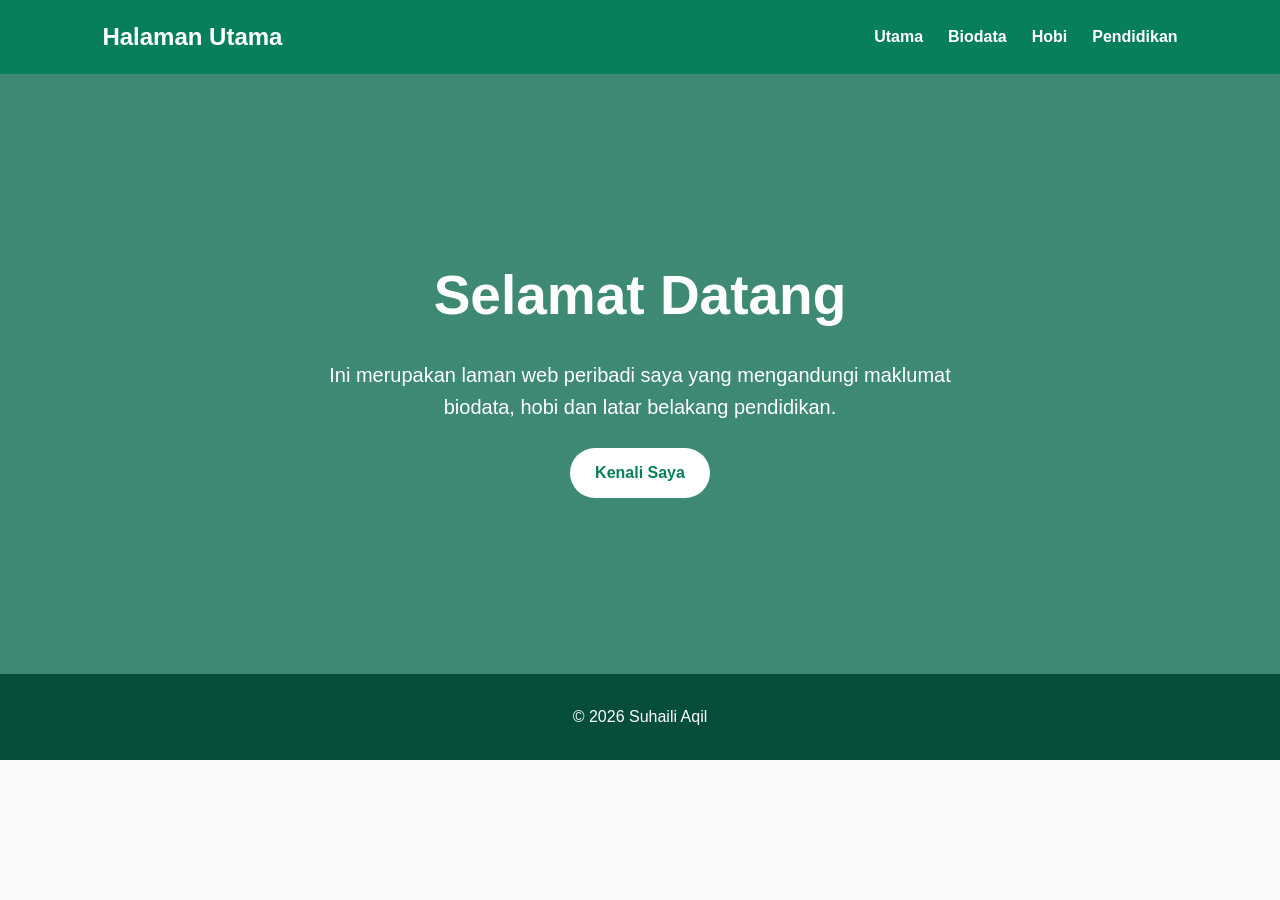
==== index.html @ eace2c2e "Update index.html" ====
<!DOCTYPE html>
<html lang="ms">
<head>
    <meta charset="UTF-8">
    <meta name="viewport" content="width=device-width, initial-scale=1.0">
    <title>Laman Utama</title>
    <link rel="stylesheet" href="style.css">
</head>

<body>

<nav class="navbar">
    <div class="logo">
        Halaman Utama
    </div>

    <ul class="nav-links">
        <li><a href="index.html">Utama</a></li>
        <li><a href="Biodata.html">Biodata</a></li>
        <li><a href="Hobi.html">Hobi</a></li>
        <li><a href="Pendidikan.html">Pendidikan</a></li>
    </ul>
</nav>

<section class="hero">
    <div class="hero-content">

        <h1>Selamat Datang</h1>

        <p>
            Ini merupakan laman web peribadi saya yang
            mengandungi maklumat biodata, hobi dan
            latar belakang pendidikan.
        </p>

        <a href="biodata.html" class="button">
            Kenali Saya
        </a>

    </div>
</section>

<footer>
    <p>© 2026 Suhaili Aqil</p>
</footer>

</body>
</html>
---- style.css ----
/* ================================
   GENERAL SETTINGS
================================ */

*{
    margin:0;
    padding:0;
    box-sizing:border-box;
}

body{
    font-family:Arial, sans-serif;
    line-height:1.6;
    color:#333;
    background:#f8f9fa;
}

/* ================================
   NAVIGATION BAR
================================ */

.navbar{
    background:#087f5b;
    display:flex;
    justify-content:space-between;
    align-items:center;
    padding:18px 8%;
    position:sticky;
    top:0;
    z-index:1000;
}

.logo{
    color:white;
    font-size:24px;
    font-weight:bold;
}

.nav-links{
    list-style:none;
    display:flex;
    gap:25px;
}

.nav-links a{
    text-decoration:none;
    color:white;
    font-weight:bold;
    transition:0.3s;
}

.nav-links a:hover{
    color:#b2f2bb;
}

/* ================================
   HERO SECTION
================================ */

.hero{
    min-height:600px;

    background:
    linear-gradient(
    rgba(0,100,70,0.75),
    rgba(0,100,70,0.75)
    ),
    url("images/background.jpg");

    background-size:cover;
    background-position:center;

    display:flex;
    align-items:center;
    justify-content:center;
    text-align:center;

    color:white;
}

.hero-content{
    max-width:700px;
    padding:30px;
}

.hero h1{
    font-size:55px;
    margin-bottom:20px;
}

.hero p{
    font-size:20px;
    margin-bottom:25px;
}

.button{
    display:inline-block;
    text-decoration:none;
    background:white;
    color:#087f5b;
    padding:12px 25px;
    border-radius:30px;
    font-weight:bold;
    transition:0.3s;
}

.button:hover{
    background:#b2f2bb;
}

/* ================================
   SECTION
================================ */

.section{
    padding:80px 8%;
    text-align:center;
}

.section h2{
    color:#087f5b;
    font-size:35px;
    margin-bottom:30px;
}

/* ================================
   PROFILE CARD
================================ */

.profile-card{
    max-width:500px;
    margin:auto;
    background:white;
    padding:35px;
    border-radius:15px;

    box-shadow:
    0 5px 20px
    rgba(0,0,0,0.1);
}

.profile-card img{
    width:150px;
    height:150px;
    object-fit:cover;
    border-radius:50%;
    border:5px solid #087f5b;
    margin-bottom:20px;
}

.profile-card h3{
    color:#087f5b;
    margin-bottom:15px;
}

.profile-card p{
    margin:10px 0;
}

/* ================================
   HOBI CARD
================================ */

.card-container{
    display:flex;
    justify-content:center;
    gap:25px;
    flex-wrap:wrap;
}

.health-card{
    background:white;
    width:260px;
    padding:30px;
    border-radius:15px;

    box-shadow:
    0 5px 20px
    rgba(0,0,0,0.08);

    transition:0.3s;
}

.health-card:hover{
    transform:translateY(-8px);
}

.health-card .icon{
    font-size:45px;
    margin-bottom:15px;
}

.health-card h3{
    color:#087f5b;
    margin-bottom:15px;
}

/* ================================
   PENDIDIKAN SECTION
================================ */

.prevention-container{
    display:grid;
    grid-template-columns:
    repeat(auto-fit,minmax(250px,1fr));

    gap:25px;
    max-width:1000px;
    margin:auto;
}

.prevention-box{
    background:white;
    padding:30px;
    border-left:5px solid #087f5b;
    border-radius:10px;
    text-align:left;

    box-shadow:
    0 5px 20px
    rgba(0,0,0,0.08);
}

.prevention-box h3{
    color:#087f5b;
    margin-bottom:10px;
}

/* ================================
   FOOTER
================================ */

footer{
    background:#064d3b;
    color:white;
    text-align:center;
    padding:25px;
}

footer p{
    margin:5px;
}

/* ================================
   MOBILE
================================ */

@media(max-width:768px){

    .navbar{
        flex-direction:column;
        gap:15px;
    }

    .nav-links{
        flex-wrap:wrap;
        justify-content:center;
    }

    .hero h1{
        font-size:38px;
    }

    .hero p{
        font-size:17px;
    }

    .profile-card{
        width:100%;
    }

}
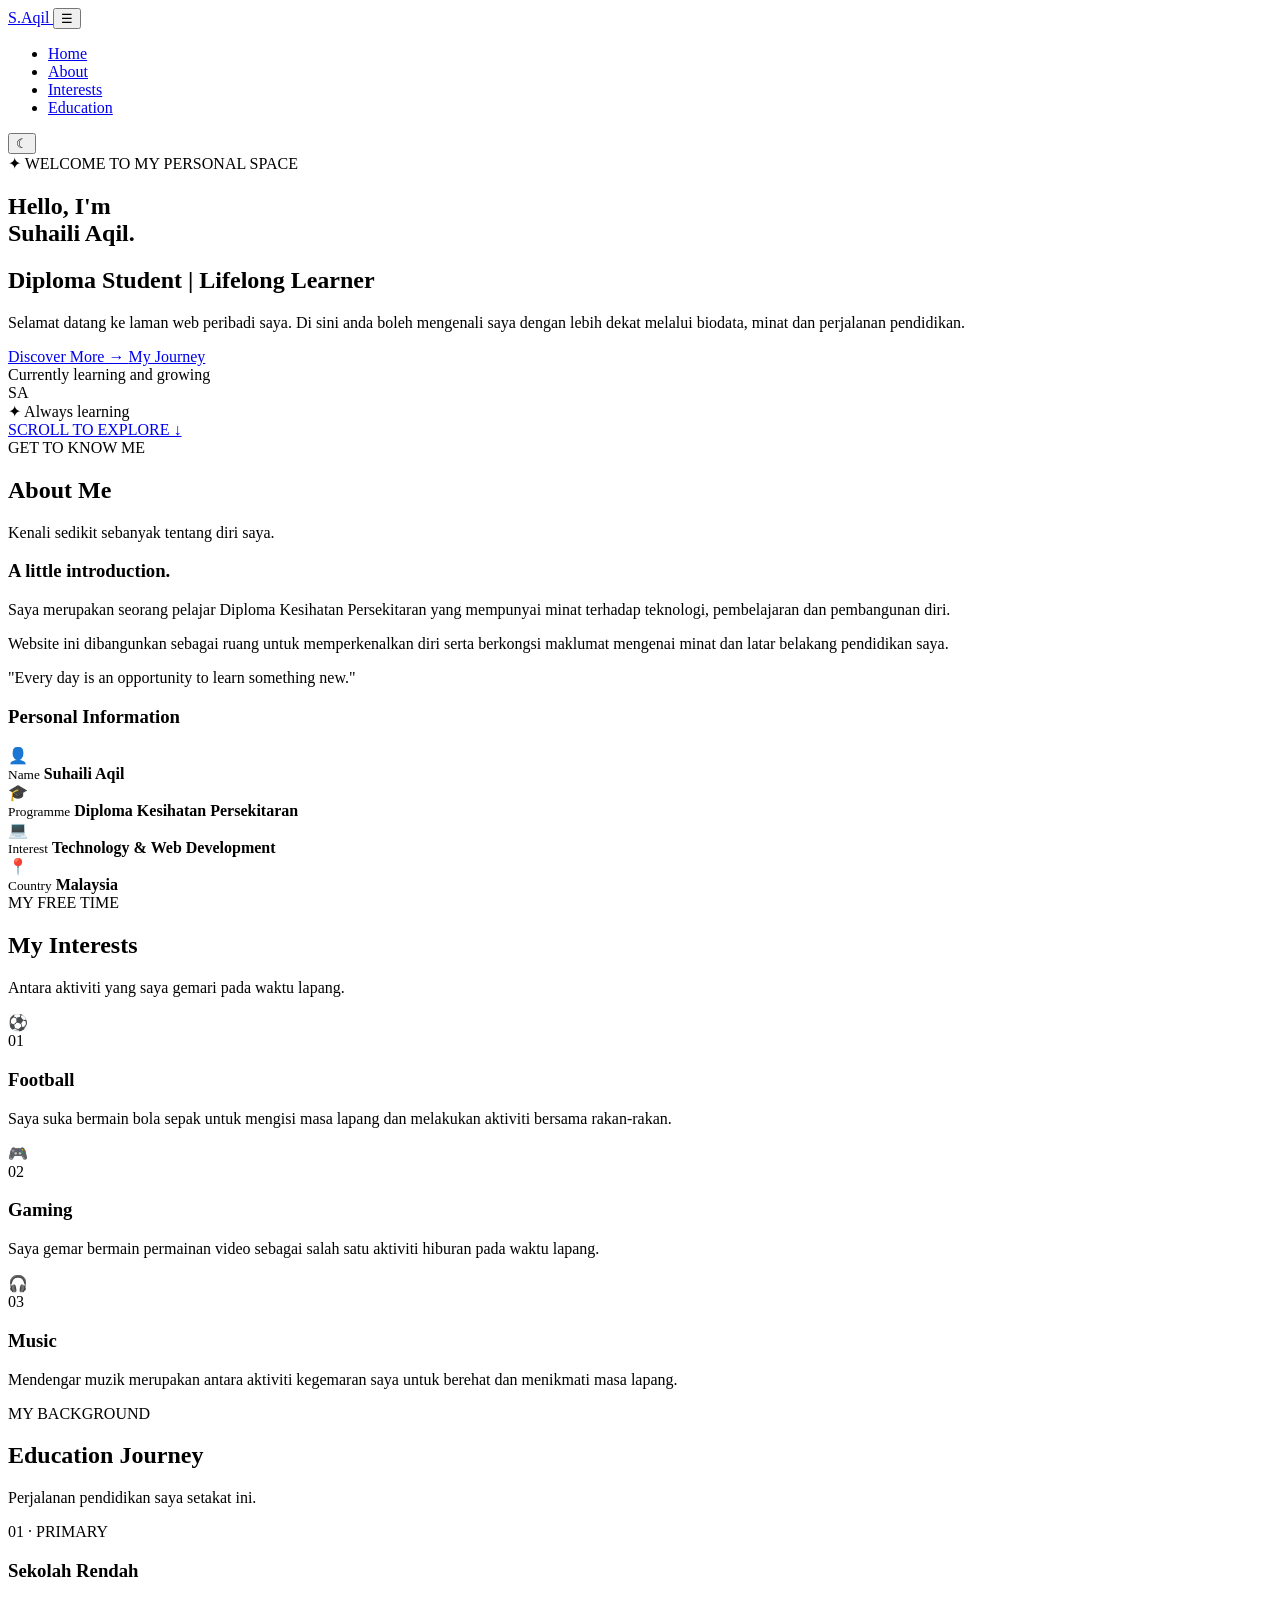
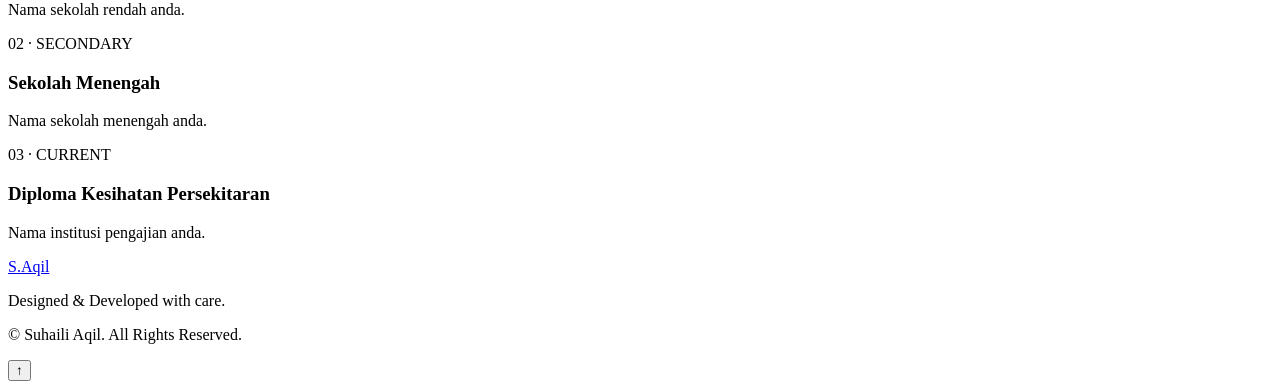
==== commit 9b060eaf: "Add personal portfolio webpage This commit adds a new personal portfolio webpage with sections for n" ====
--- a/index.html
+++ b/index.html
@@ -1,48 +1,338 @@
-<!DOCTYPE html>
-<html lang="ms">
-<head>
-    <meta charset="UTF-8">
-    <meta name="viewport" content="width=device-width, initial-scale=1.0">
-    <title>Laman Utama</title>
-    <link rel="stylesheet" href="style.css">
-</head>
-
-<body>
-
-<nav class="navbar">
-    <div class="logo">
-        Halaman Utama
-    </div>
-
-    <ul class="nav-links">
-        <li><a href="index.html">Utama</a></li>
-        <li><a href="Biodata.html">Biodata</a></li>
-        <li><a href="Hobi.html">Hobi</a></li>
-        <li><a href="Pendidikan.html">Pendidikan</a></li>
-    </ul>
-</nav>
-
-<section class="hero">
-    <div class="hero-content">
-
-        <h1>Selamat Datang</h1>
-
-        <p>
-            Ini merupakan laman web peribadi saya yang
-            mengandungi maklumat biodata, hobi dan
-            latar belakang pendidikan.
-        </p>
-
-        <a href="biodata.html" class="button">
-            Kenali Saya
-        </a>
-
-    </div>
-</section>
-
-<footer>
-    <p>© 2026 Suhaili Aqil</p>
-</footer>
-
-</body>
-</html>
+
+<!DOCTYPE html>
+<html lang="ms">
+<head>
+    <meta charset="UTF-8">
+    <meta name="viewport" content="width=device-width, initial-scale=1.0">
+
+    <title>Suhaili Aqil | Personal Portfolio</title>
+
+    <link rel="stylesheet" href="style.css">
+
+    <!-- Google Fonts -->
+    <link rel="preconnect" href="https://fonts.googleapis.com">
+    <link rel="preconnect" href="https://fonts.gstatic.com" crossorigin>
+    <link href="https://fonts.googleapis.com/css2?family=DM+Sans:wght@400;500;600;700;800&family=Outfit:wght@400;500;600;700;800&display=swap" rel="stylesheet">
+</head>
+
+<body>
+
+<!-- NAVIGATION -->
+<header class="header">
+    <nav class="navbar container">
+
+        <a href="#home" class="logo">
+            S<span>.</span>Aqil
+        </a>
+
+        <button class="menu-toggle" id="menuToggle"
+                aria-label="Buka menu" aria-expanded="false">
+            ☰
+        </button>
+
+        <ul class="nav-links" id="navLinks">
+            <li><a href="#home" class="nav-link active">Home</a></li>
+            <li><a href="#about" class="nav-link">About</a></li>
+            <li><a href="#hobbies" class="nav-link">Interests</a></li>
+            <li><a href="#education" class="nav-link">Education</a></li>
+        </ul>
+
+        <button class="theme-toggle" id="themeToggle"
+                aria-label="Tukar tema">
+            ☾
+        </button>
+
+    </nav>
+</header>
+
+
+<!-- HERO SECTION -->
+<section class="hero" id="home">
+
+    <div class="hero-content container">
+
+        <div class="hero-text reveal">
+
+            <span class="eyebrow">
+                ✦ WELCOME TO MY PERSONAL SPACE
+            </span>
+
+            <h1>
+                Hello, I'm <br>
+                <span>Suhaili Aqil.</span>
+            </h1>
+
+            <h2>Diploma Student | Lifelong Learner</h2>
+
+            <p>
+                Selamat datang ke laman web peribadi saya.
+                Di sini anda boleh mengenali saya dengan lebih
+                dekat melalui biodata, minat dan perjalanan pendidikan.
+            </p>
+
+            <div class="hero-buttons">
+                <a href="#about" class="btn primary-btn">
+                    Discover More →
+                </a>
+
+                <a href="#education" class="btn secondary-btn">
+                    My Journey
+                </a>
+            </div>
+
+            <div class="hero-note">
+                <span class="status-dot"></span>
+                Currently learning and growing
+            </div>
+
+        </div>
+
+        <div class="hero-visual reveal">
+
+            <div class="decoration decoration-one"></div>
+            <div class="decoration decoration-two"></div>
+
+            <div class="profile-frame">
+
+                <img src="images/profile.jpg"
+                     alt="Gambar profil Suhaili Aqil"
+                     class="profile-image"
+                     onerror="this.style.display='none'; this.nextElementSibling.style.display='flex';">
+
+                <div class="profile-placeholder">
+                    SA
+                </div>
+
+            </div>
+
+            <div class="floating-card">
+                <span>✦</span>
+                Always learning
+            </div>
+
+        </div>
+
+    </div>
+
+    <a href="#about" class="scroll-indicator">
+        SCROLL TO EXPLORE ↓
+    </a>
+
+</section>
+
+
+<!-- ABOUT SECTION -->
+<section class="section about-section" id="about">
+
+    <div class="container">
+
+        <div class="section-heading reveal">
+            <span class="eyebrow">GET TO KNOW ME</span>
+            <h2>About <span>Me</span></h2>
+            <p>Kenali sedikit sebanyak tentang diri saya.</p>
+        </div>
+
+        <div class="about-grid">
+
+            <div class="about-description reveal">
+
+                <h3>A little introduction.</h3>
+
+                <p>
+                    Saya merupakan seorang pelajar Diploma
+                    Kesihatan Persekitaran yang mempunyai minat
+                    terhadap teknologi, pembelajaran dan
+                    pembangunan diri.
+                </p>
+
+                <p>
+                    Website ini dibangunkan sebagai ruang
+                    untuk memperkenalkan diri serta berkongsi
+                    maklumat mengenai minat dan latar belakang
+                    pendidikan saya.
+                </p>
+
+                <div class="about-quote">
+                    "Every day is an opportunity to learn something new."
+                </div>
+
+            </div>
+
+            <div class="info-card reveal">
+
+                <h3>Personal Information</h3>
+
+                <div class="info-item">
+                    <span>👤</span>
+                    <div>
+                        <small>Name</small>
+                        <strong>Suhaili Aqil</strong>
+                    </div>
+                </div>
+
+                <div class="info-item">
+                    <span>🎓</span>
+                    <div>
+                        <small>Programme</small>
+                        <strong>Diploma Kesihatan Persekitaran</strong>
+                    </div>
+                </div>
+
+                <div class="info-item">
+                    <span>💻</span>
+                    <div>
+                        <small>Interest</small>
+                        <strong>Technology & Web Development</strong>
+                    </div>
+                </div>
+
+                <div class="info-item">
+                    <span>📍</span>
+                    <div>
+                        <small>Country</small>
+                        <strong>Malaysia</strong>
+                    </div>
+                </div>
+
+            </div>
+
+        </div>
+
+    </div>
+
+</section>
+
+
+<!-- HOBBIES SECTION -->
+<section class="section hobbies-section" id="hobbies">
+
+    <div class="container">
+
+        <div class="section-heading reveal">
+            <span class="eyebrow">MY FREE TIME</span>
+            <h2>My <span>Interests</span></h2>
+            <p>Antara aktiviti yang saya gemari pada waktu lapang.</p>
+        </div>
+
+        <div class="hobby-grid">
+
+            <article class="hobby-card reveal">
+                <div class="hobby-icon">⚽</div>
+                <span class="card-number">01</span>
+                <h3>Football</h3>
+                <p>
+                    Saya suka bermain bola sepak untuk
+                    mengisi masa lapang dan melakukan
+                    aktiviti bersama rakan-rakan.
+                </p>
+            </article>
+
+            <article class="hobby-card reveal">
+                <div class="hobby-icon">🎮</div>
+                <span class="card-number">02</span>
+                <h3>Gaming</h3>
+                <p>
+                    Saya gemar bermain permainan video
+                    sebagai salah satu aktiviti hiburan
+                    pada waktu lapang.
+                </p>
+            </article>
+
+            <article class="hobby-card reveal">
+                <div class="hobby-icon">🎧</div>
+                <span class="card-number">03</span>
+                <h3>Music</h3>
+                <p>
+                    Mendengar muzik merupakan antara
+                    aktiviti kegemaran saya untuk
+                    berehat dan menikmati masa lapang.
+                </p>
+            </article>
+
+        </div>
+
+    </div>
+
+</section>
+
+
+<!-- EDUCATION SECTION -->
+<section class="section education-section" id="education">
+
+    <div class="container">
+
+        <div class="section-heading reveal">
+            <span class="eyebrow">MY BACKGROUND</span>
+            <h2>Education <span>Journey</span></h2>
+            <p>Perjalanan pendidikan saya setakat ini.</p>
+        </div>
+
+        <div class="timeline">
+
+            <div class="timeline-item reveal">
+                <div class="timeline-dot"></div>
+                <div class="timeline-content">
+                    <span class="timeline-label">01 · PRIMARY</span>
+                    <h3>Sekolah Rendah</h3>
+                    <p>Nama sekolah rendah anda.</p>
+                </div>
+            </div>
+
+            <div class="timeline-item reveal">
+                <div class="timeline-dot"></div>
+                <div class="timeline-content">
+                    <span class="timeline-label">02 · SECONDARY</span>
+                    <h3>Sekolah Menengah</h3>
+                    <p>Nama sekolah menengah anda.</p>
+                </div>
+            </div>
+
+            <div class="timeline-item reveal">
+                <div class="timeline-dot"></div>
+                <div class="timeline-content">
+                    <span class="timeline-label">03 · CURRENT</span>
+                    <h3>Diploma Kesihatan Persekitaran</h3>
+                    <p>Nama institusi pengajian anda.</p>
+                </div>
+            </div>
+
+        </div>
+
+    </div>
+
+</section>
+
+
+<!-- FOOTER -->
+<footer class="footer">
+
+    <div class="container footer-content">
+
+        <a href="#home" class="logo">
+            S<span>.</span>Aqil
+        </a>
+
+        <p>
+            Designed & Developed with care.
+        </p>
+
+        <p class="copyright">
+            © <span id="year"></span> Suhaili Aqil.
+            All Rights Reserved.
+        </p>
+
+    </div>
+
+</footer>
+
+
+<!-- BACK TO TOP -->
+<button id="backToTop" class="back-to-top"
+        aria-label="Kembali ke atas">
+    ↑
+</button>
+
+<script src="script.js"></script>
+
+</body>
+</html>
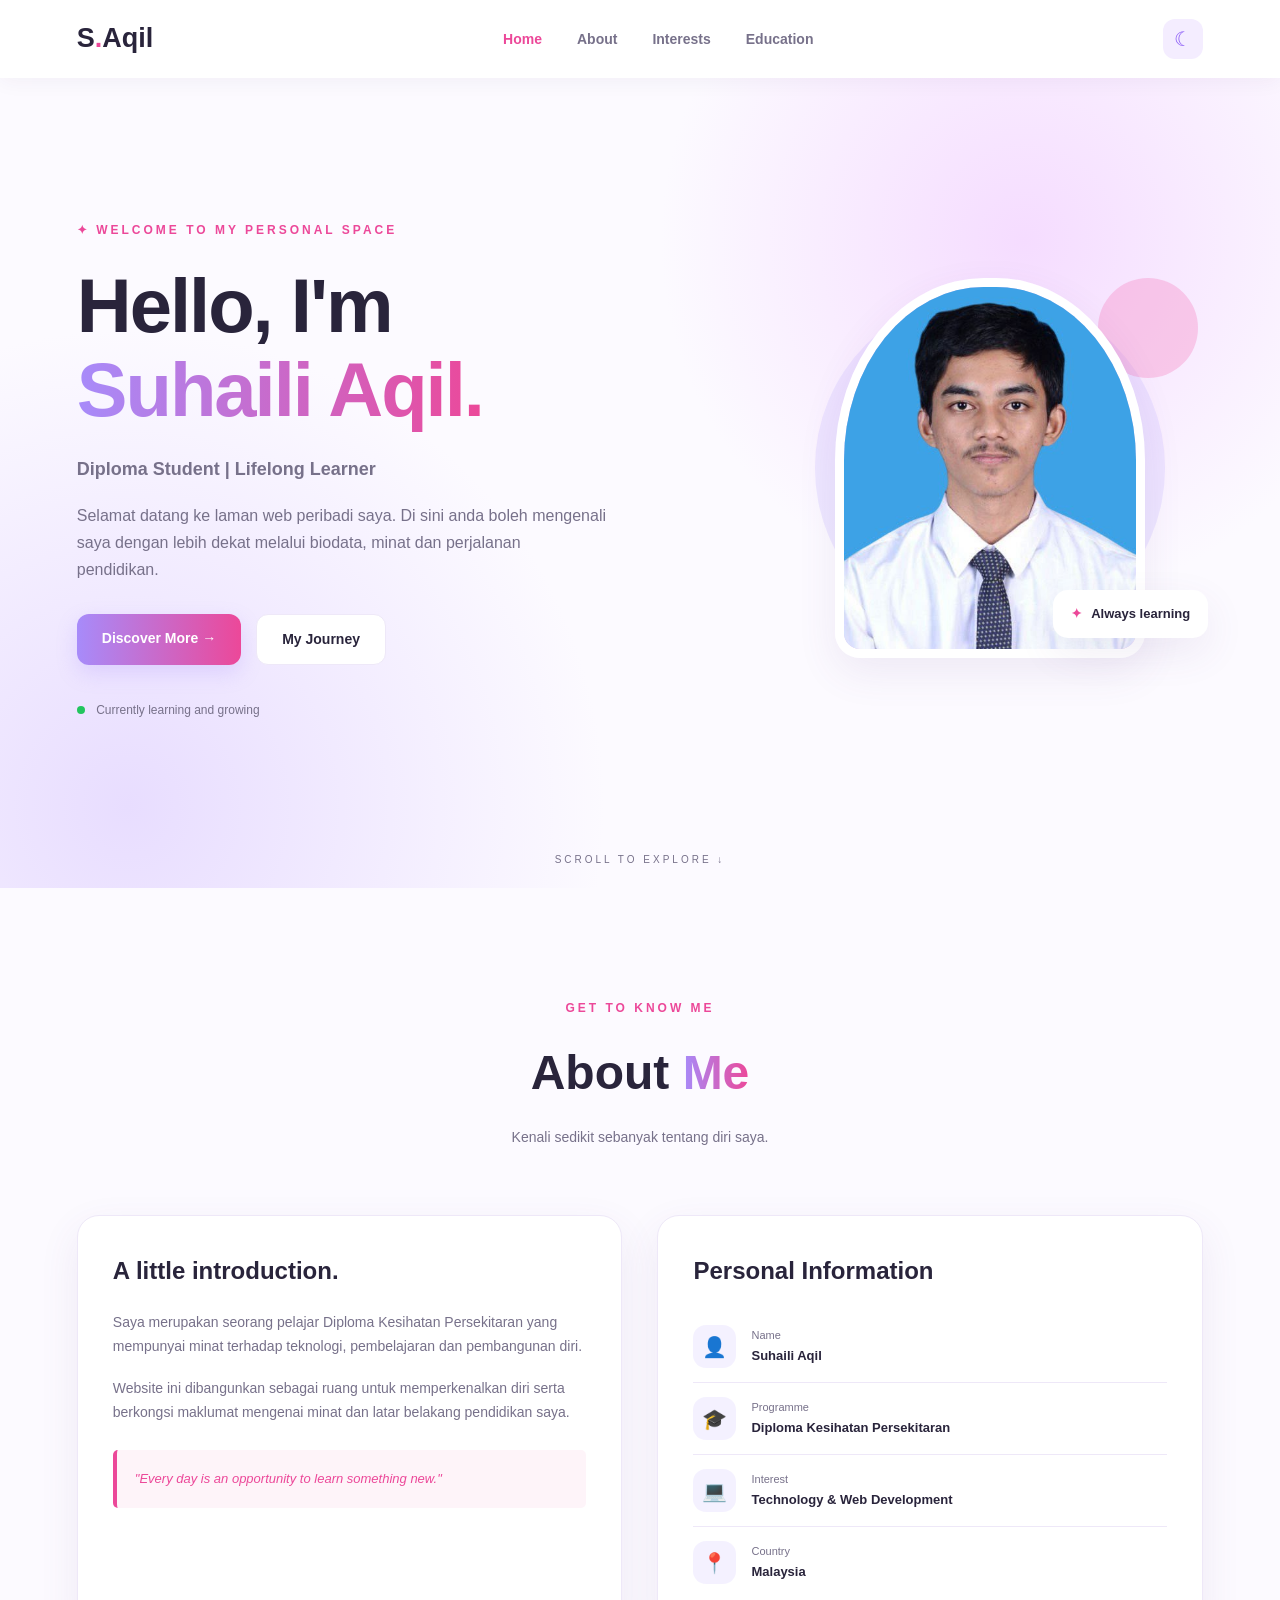
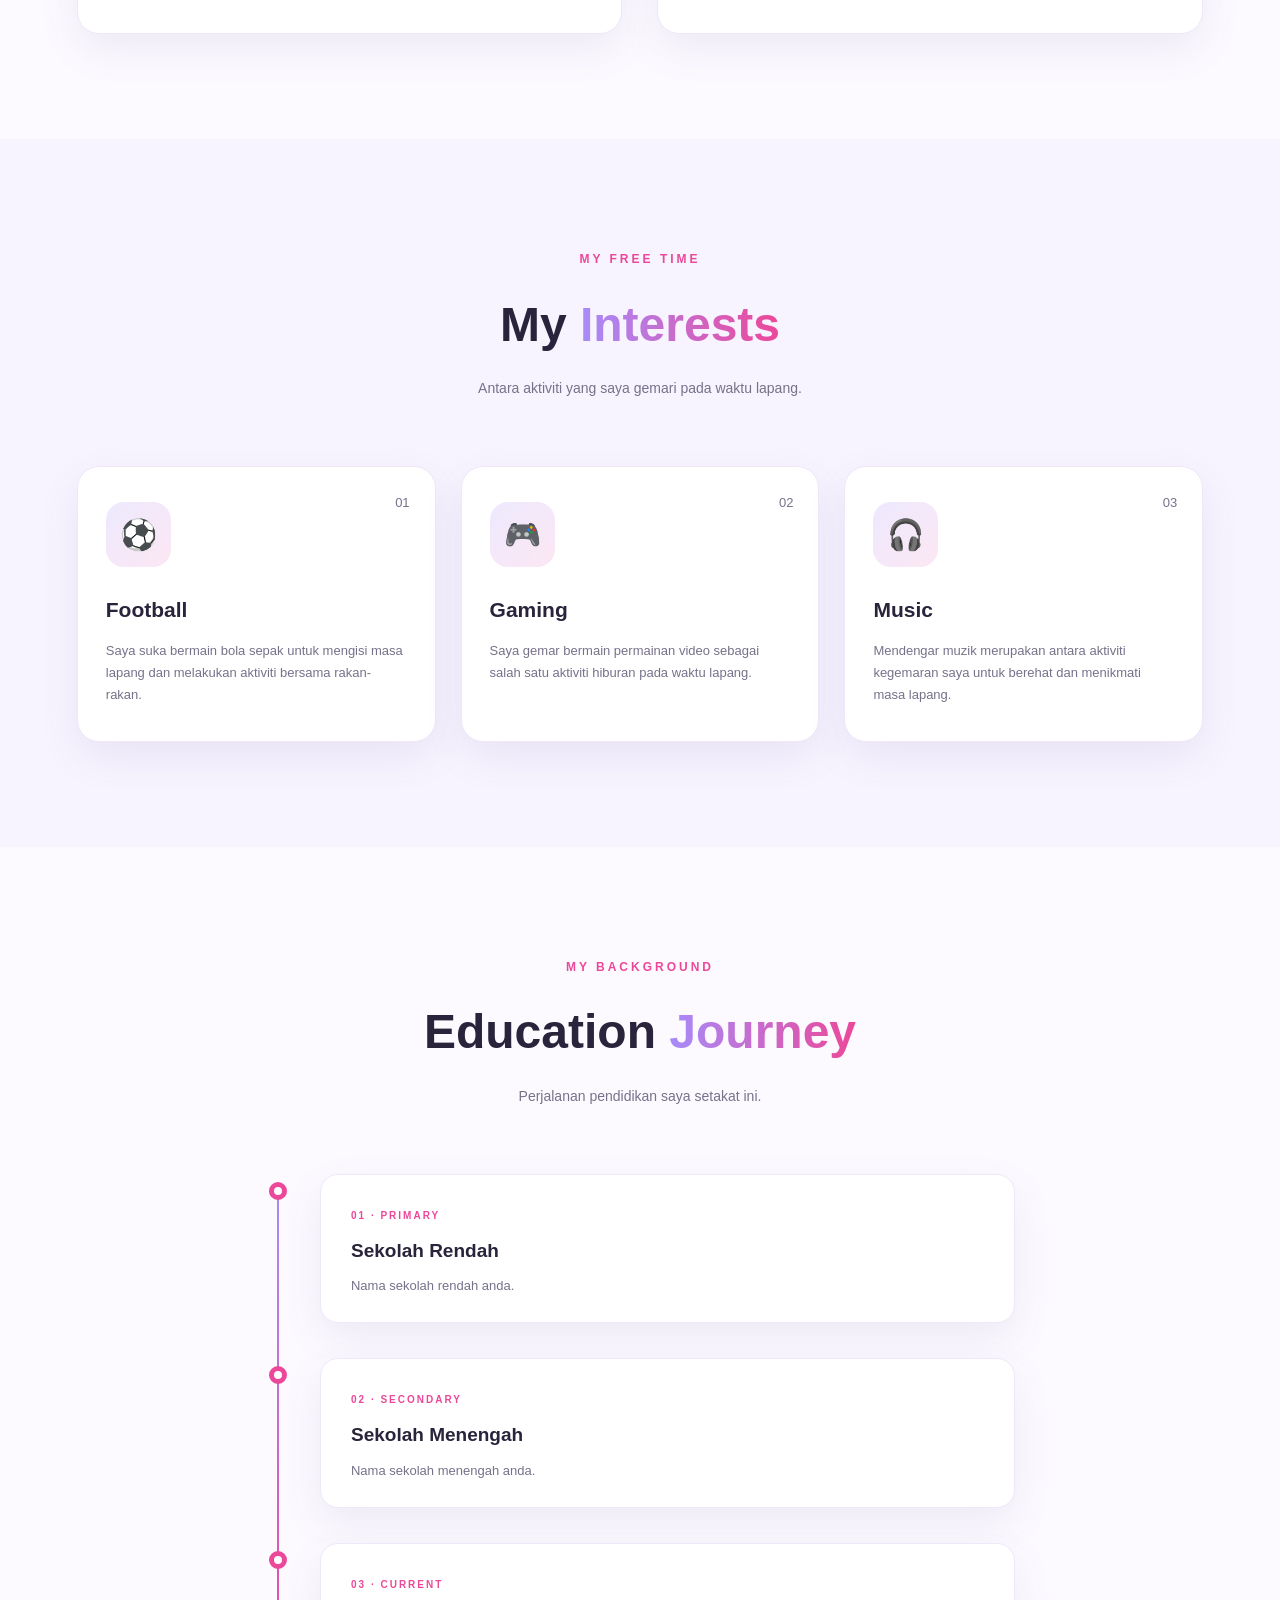
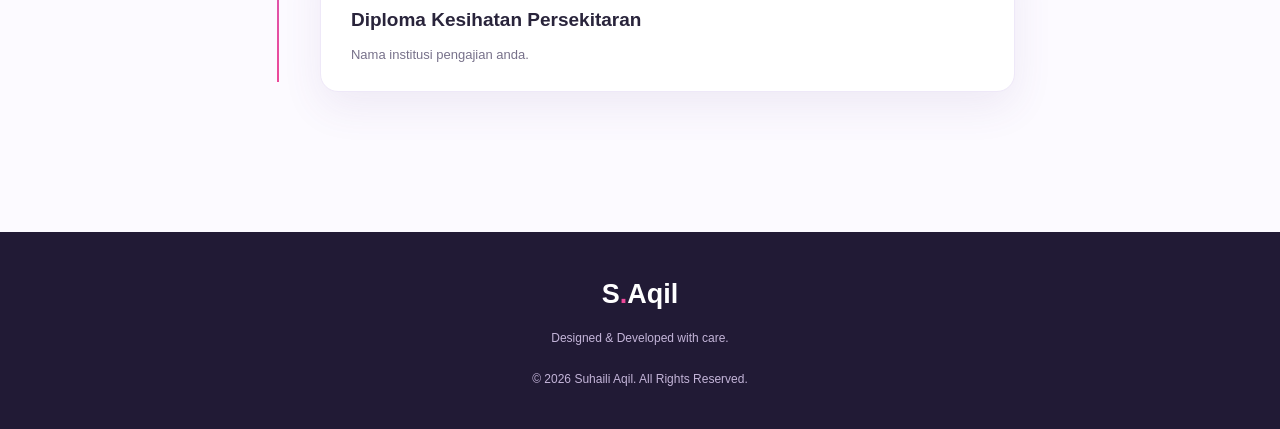
==== commit 268fa016: "Change profile image source to student.jpg" ====
--- a/index.html
+++ b/index.html
@@ -94,7 +94,7 @@
 
             <div class="profile-frame">
 
-                <img src="images/profile.jpg"
+                <img src="images/student.jpg"
                      alt="Gambar profil Suhaili Aqil"
                      class="profile-image"
                      onerror="this.style.display='none'; this.nextElementSibling.style.display='flex';">
--- a/style.css
+++ b/style.css
@@ -0,0 +1,789 @@
+
+/* =================================
+   1. GLOBAL SETTINGS
+================================= */
+
+:root {
+    --primary: #a78bfa;
+    --secondary: #f0abfc;
+    --accent: #ec4899;
+    --background: #fcfaff;
+    --surface: #ffffff;
+    --text: #29243b;
+    --muted: #77718a;
+    --border: #eee8f8;
+    --shadow: 0 15px 40px rgba(95, 65, 140, 0.09);
+}
+
+* {
+    margin: 0;
+    padding: 0;
+    box-sizing: border-box;
+}
+
+html {
+    scroll-behavior: smooth;
+    scroll-padding-top: 90px;
+}
+
+body {
+    font-family: 'DM Sans', sans-serif;
+    background: var(--background);
+    color: var(--text);
+    line-height: 1.7;
+    transition: background 0.3s, color 0.3s;
+}
+
+.container {
+    width: 88%;
+    max-width: 1150px;
+    margin: auto;
+}
+
+a {
+    text-decoration: none;
+    color: inherit;
+}
+
+button {
+    font: inherit;
+}
+
+
+/* =================================
+   2. DARK MODE
+================================= */
+
+body.dark-mode {
+    --background: #171425;
+    --surface: #231e35;
+    --text: #f4efff;
+    --muted: #b5abc9;
+    --border: #38304c;
+    --shadow: 0 15px 40px rgba(0, 0, 0, 0.2);
+}
+
+
+/* =================================
+   3. NAVIGATION
+================================= */
+
+.header {
+    position: sticky;
+    top: 0;
+    z-index: 1000;
+    background: var(--surface);
+    box-shadow: 0 3px 20px rgba(50, 30, 80, 0.05);
+}
+
+.navbar {
+    min-height: 78px;
+    display: flex;
+    align-items: center;
+    justify-content: space-between;
+}
+
+.logo {
+    font-family: 'Outfit', sans-serif;
+    font-size: 27px;
+    font-weight: 800;
+    color: var(--text);
+}
+
+.logo span {
+    color: var(--accent);
+}
+
+.nav-links {
+    display: flex;
+    align-items: center;
+    gap: 35px;
+    list-style: none;
+}
+
+.nav-link {
+    color: var(--muted);
+    font-size: 14px;
+    font-weight: 600;
+    transition: 0.3s;
+}
+
+.nav-link:hover,
+.nav-link.active {
+    color: var(--accent);
+}
+
+.theme-toggle,
+.menu-toggle {
+    border: none;
+    cursor: pointer;
+    background: #f4edff;
+    color: #8b5cf6;
+    width: 40px;
+    height: 40px;
+    border-radius: 12px;
+    font-size: 20px;
+}
+
+body.dark-mode .theme-toggle,
+body.dark-mode .menu-toggle {
+    background: #39304e;
+    color: #f0abfc;
+}
+
+.menu-toggle {
+    display: none;
+}
+
+
+/* =================================
+   4. HERO SECTION
+================================= */
+
+.hero {
+    min-height: 680px;
+    min-height: 90vh;
+    position: relative;
+    display: flex;
+    align-items: center;
+    overflow: hidden;
+
+    background:
+        radial-gradient(circle at 80% 20%, #f5dcff 0, transparent 30%),
+        radial-gradient(circle at 10% 90%, #e8ddff 0, transparent 35%),
+        var(--background);
+}
+
+body.dark-mode .hero {
+    background:
+        radial-gradient(circle at 80% 20%, #39244d 0, transparent 30%),
+        radial-gradient(circle at 10% 90%, #292144 0, transparent 35%),
+        var(--background);
+}
+
+.hero-content {
+    display: grid;
+    grid-template-columns: 1.2fr 0.8fr;
+    align-items: center;
+    gap: 60px;
+    padding-top: 70px;
+    padding-bottom: 100px;
+}
+
+.eyebrow {
+    color: var(--accent);
+    font-size: 12px;
+    letter-spacing: 3px;
+    font-weight: 800;
+}
+
+.hero h1 {
+    font-family: 'Outfit', sans-serif;
+    font-size: clamp(45px, 6vw, 76px);
+    line-height: 1.1;
+    margin: 22px 0;
+    letter-spacing: -2px;
+}
+
+.hero h1 span,
+.section-heading h2 span {
+    background: linear-gradient(90deg, #a78bfa, #ec4899);
+    background-clip: text;
+    -webkit-background-clip: text;
+    color: transparent;
+}
+
+.hero h2 {
+    font-size: 18px;
+    color: var(--muted);
+    margin-bottom: 18px;
+}
+
+.hero-text > p {
+    color: var(--muted);
+    max-width: 530px;
+    margin-bottom: 30px;
+}
+
+.hero-buttons {
+    display: flex;
+    flex-wrap: wrap;
+    gap: 15px;
+}
+
+.btn {
+    padding: 13px 25px;
+    border-radius: 12px;
+    font-size: 14px;
+    font-weight: 700;
+    transition: 0.3s;
+}
+
+.primary-btn {
+    background: linear-gradient(90deg, #a78bfa, #ec4899);
+    color: white;
+    box-shadow: 0 8px 20px rgba(167, 139, 250, 0.25);
+}
+
+.secondary-btn {
+    border: 1px solid var(--border);
+    color: var(--text);
+    background: var(--surface);
+}
+
+.btn:hover {
+    transform: translateY(-4px);
+}
+
+.hero-note {
+    margin-top: 35px;
+    font-size: 12px;
+    color: var(--muted);
+}
+
+.status-dot {
+    display: inline-block;
+    width: 8px;
+    height: 8px;
+    background: #22c55e;
+    border-radius: 50%;
+    margin-right: 8px;
+}
+
+
+/* =================================
+   5. PROFILE IMAGE
+================================= */
+
+.hero-visual {
+    display: flex;
+    justify-content: center;
+    align-items: center;
+    position: relative;
+    min-height: 400px;
+}
+
+.profile-frame {
+    width: 310px;
+    height: 380px;
+    position: relative;
+    z-index: 2;
+    overflow: hidden;
+    border-radius: 48% 48% 25px 25px;
+    border: 9px solid var(--surface);
+    box-shadow: var(--shadow);
+    background: linear-gradient(135deg, #c4b5fd, #fbcfe8);
+}
+
+.profile-image {
+    width: 100%;
+    height: 100%;
+    object-fit: cover;
+}
+
+.profile-placeholder {
+    display: none;
+    position: absolute;
+    inset: 0;
+    align-items: center;
+    justify-content: center;
+    font-family: 'Outfit', sans-serif;
+    font-size: 75px;
+    font-weight: 800;
+    color: white;
+}
+
+.decoration {
+    position: absolute;
+    border-radius: 50%;
+}
+
+.decoration-one {
+    width: 350px;
+    height: 350px;
+    background: rgba(196, 181, 253, 0.25);
+}
+
+.decoration-two {
+    width: 100px;
+    height: 100px;
+    background: rgba(244, 114, 182, 0.3);
+    top: 10px;
+    right: 5px;
+}
+
+.floating-card {
+    position: absolute;
+    bottom: 30px;
+    right: -5px;
+    z-index: 3;
+    padding: 13px 18px;
+    background: var(--surface);
+    border-radius: 15px;
+    box-shadow: var(--shadow);
+    font-size: 13px;
+    font-weight: 700;
+}
+
+.floating-card span {
+    color: var(--accent);
+    margin-right: 6px;
+}
+
+.scroll-indicator {
+    position: absolute;
+    bottom: 20px;
+    left: 50%;
+    transform: translateX(-50%);
+    font-size: 10px;
+    letter-spacing: 3px;
+    color: var(--muted);
+}
+
+
+/* =================================
+   6. GENERAL SECTIONS
+================================= */
+
+.section {
+    padding: 105px 0;
+}
+
+.section-heading {
+    text-align: center;
+    margin-bottom: 65px;
+}
+
+.section-heading h2 {
+    font-family: 'Outfit', sans-serif;
+    font-size: clamp(35px, 5vw, 48px);
+    margin: 12px 0;
+}
+
+.section-heading p {
+    color: var(--muted);
+    font-size: 14px;
+}
+
+
+/* =================================
+   7. ABOUT SECTION
+================================= */
+
+.about-grid {
+    display: grid;
+    grid-template-columns: 1fr 1fr;
+    gap: 35px;
+    align-items: stretch;
+}
+
+.about-description,
+.info-card {
+    background: var(--surface);
+    border: 1px solid var(--border);
+    padding: 35px;
+    border-radius: 22px;
+    box-shadow: var(--shadow);
+}
+
+.about-description h3,
+.info-card h3 {
+    font-family: 'Outfit', sans-serif;
+    font-size: 24px;
+    margin-bottom: 20px;
+}
+
+.about-description p {
+    color: var(--muted);
+    font-size: 14px;
+    margin-bottom: 18px;
+}
+
+.about-quote {
+    margin-top: 25px;
+    padding: 18px;
+    border-left: 4px solid var(--accent);
+    background: rgba(236, 72, 153, 0.06);
+    border-radius: 5px;
+    color: var(--accent);
+    font-size: 13px;
+    font-style: italic;
+}
+
+.info-item {
+    display: flex;
+    align-items: center;
+    gap: 15px;
+    padding: 14px 0;
+    border-bottom: 1px solid var(--border);
+}
+
+.info-item:last-child {
+    border-bottom: none;
+}
+
+.info-item > span {
+    width: 43px;
+    height: 43px;
+    display: flex;
+    align-items: center;
+    justify-content: center;
+    border-radius: 13px;
+    background: rgba(167, 139, 250, 0.12);
+    font-size: 20px;
+}
+
+.info-item div {
+    display: flex;
+    flex-direction: column;
+}
+
+.info-item small {
+    color: var(--muted);
+    font-size: 11px;
+}
+
+.info-item strong {
+    font-size: 13px;
+}
+
+
+/* =================================
+   8. HOBBIES SECTION
+================================= */
+
+.hobbies-section {
+    background: rgba(167, 139, 250, 0.055);
+}
+
+body.dark-mode .hobbies-section {
+    background: rgba(167, 139, 250, 0.04);
+}
+
+.hobby-grid {
+    display: grid;
+    grid-template-columns: repeat(3, 1fr);
+    gap: 25px;
+}
+
+.hobby-card {
+    position: relative;
+    padding: 35px 28px;
+    background: var(--surface);
+    border: 1px solid var(--border);
+    border-radius: 22px;
+    box-shadow: var(--shadow);
+    transition: 0.35s;
+    overflow: hidden;
+}
+
+.hobby-card:hover {
+    transform: translateY(-10px);
+    border-color: var(--secondary);
+}
+
+.hobby-icon {
+    width: 65px;
+    height: 65px;
+    display: flex;
+    align-items: center;
+    justify-content: center;
+    background: linear-gradient(135deg, #ede9fe, #fce7f3);
+    border-radius: 18px;
+    font-size: 30px;
+    margin-bottom: 25px;
+}
+
+.card-number {
+    position: absolute;
+    right: 25px;
+    top: 25px;
+    font-size: 13px;
+    color: var(--muted);
+}
+
+.hobby-card h3 {
+    font-family: 'Outfit', sans-serif;
+    font-size: 21px;
+    margin-bottom: 12px;
+}
+
+.hobby-card p {
+    font-size: 13px;
+    color: var(--muted);
+}
+
+
+/* =================================
+   9. EDUCATION TIMELINE
+================================= */
+
+.timeline {
+    max-width: 750px;
+    margin: auto;
+    position: relative;
+}
+
+.timeline::before {
+    content: "";
+    position: absolute;
+    left: 12px;
+    top: 10px;
+    bottom: 10px;
+    width: 2px;
+    background: linear-gradient(#a78bfa, #ec4899);
+}
+
+.timeline-item {
+    position: relative;
+    padding-left: 55px;
+    margin-bottom: 35px;
+}
+
+.timeline-dot {
+    position: absolute;
+    left: 4px;
+    top: 8px;
+    width: 18px;
+    height: 18px;
+    background: var(--surface);
+    border: 5px solid var(--accent);
+    border-radius: 50%;
+    z-index: 2;
+}
+
+.timeline-content {
+    padding: 25px 30px;
+    background: var(--surface);
+    border: 1px solid var(--border);
+    border-radius: 18px;
+    box-shadow: var(--shadow);
+}
+
+.timeline-label {
+    font-size: 10px;
+    font-weight: 800;
+    letter-spacing: 2px;
+    color: var(--accent);
+}
+
+.timeline-content h3 {
+    font-family: 'Outfit', sans-serif;
+    font-size: 19px;
+    margin: 8px 0;
+}
+
+.timeline-content p {
+    font-size: 13px;
+    color: var(--muted);
+}
+
+
+/* =================================
+   10. FOOTER
+================================= */
+
+.footer {
+    background: #211a35;
+    color: white;
+    padding: 40px 0;
+}
+
+.footer-content {
+    display: flex;
+    flex-direction: column;
+    align-items: center;
+    gap: 10px;
+    text-align: center;
+}
+
+.footer .logo {
+    color: white;
+}
+
+.footer-content p {
+    font-size: 12px;
+    color: #c4b5d9;
+}
+
+.copyright {
+    margin-top: 10px;
+}
+
+
+/* =================================
+   11. BACK TO TOP
+================================= */
+
+.back-to-top {
+    position: fixed;
+    bottom: 25px;
+    right: 25px;
+    width: 45px;
+    height: 45px;
+    border: none;
+    border-radius: 14px;
+    background: linear-gradient(135deg, #a78bfa, #ec4899);
+    color: white;
+    font-size: 23px;
+    cursor: pointer;
+    box-shadow: var(--shadow);
+    opacity: 0;
+    visibility: hidden;
+    transition: 0.3s;
+    z-index: 900;
+}
+
+.back-to-top.show {
+    opacity: 1;
+    visibility: visible;
+}
+
+
+/* =================================
+   12. SCROLL ANIMATION
+================================= */
+
+.reveal {
+    opacity: 0;
+    transform: translateY(30px);
+    transition: opacity 0.8s ease, transform 0.8s ease;
+}
+
+.reveal.visible {
+    opacity: 1;
+    transform: translateY(0);
+}
+
+
+/* =================================
+   13. MOBILE RESPONSIVE
+================================= */
+
+@media (max-width: 850px) {
+
+    .hero-content {
+        grid-template-columns: 1fr;
+        text-align: center;
+        gap: 25px;
+    }
+
+    .hero-text > p {
+        margin-left: auto;
+        margin-right: auto;
+    }
+
+    .hero-buttons {
+        justify-content: center;
+    }
+
+    .hero-visual {
+        min-height: 400px;
+    }
+
+    .about-grid {
+        grid-template-columns: 1fr;
+    }
+
+    .hobby-grid {
+        grid-template-columns: 1fr 1fr;
+    }
+
+    .floating-card {
+        right: 5%;
+    }
+}
+
+@media (max-width: 600px) {
+
+    .container {
+        width: 90%;
+    }
+
+    .navbar {
+        min-height: 70px;
+    }
+
+    .menu-toggle {
+        display: block;
+        margin-left: auto;
+        margin-right: 12px;
+    }
+
+    .nav-links {
+        display: none;
+        position: absolute;
+        top: 70px;
+        left: 0;
+        width: 100%;
+        padding: 25px;
+        background: var(--surface);
+        flex-direction: column;
+        gap: 22px;
+        box-shadow: var(--shadow);
+    }
+
+    .nav-links.open {
+        display: flex;
+    }
+
+    .hero {
+        min-height: auto;
+    }
+
+    .hero-content {
+        padding-top: 75px;
+        padding-bottom: 100px;
+    }
+
+    .hero h1 {
+        font-size: 48px;
+    }
+
+    .hero h2 {
+        font-size: 15px;
+    }
+
+    .profile-frame {
+        width: 250px;
+        height: 310px;
+    }
+
+    .hero-visual {
+        min-height: 350px;
+    }
+
+    .section {
+        padding: 75px 0;
+    }
+
+    .section-heading {
+        margin-bottom: 40px;
+    }
+
+    .hobby-grid {
+        grid-template-columns: 1fr;
+    }
+
+    .about-description,
+    .info-card {
+        padding: 25px;
+    }
+
+    .scroll-indicator {
+        font-size: 9px;
+        white-space: nowrap;
+    }
+}
+
+/* Respect reduced-motion preferences */
+@media (prefers-reduced-motion: reduce) {
+    html {
+        scroll-behavior: auto;
+    }
+
+    *, *::before, *::after {
+        transition-duration: 0.01ms !important;
+        animation-duration: 0.01ms !important;
+    }
+}
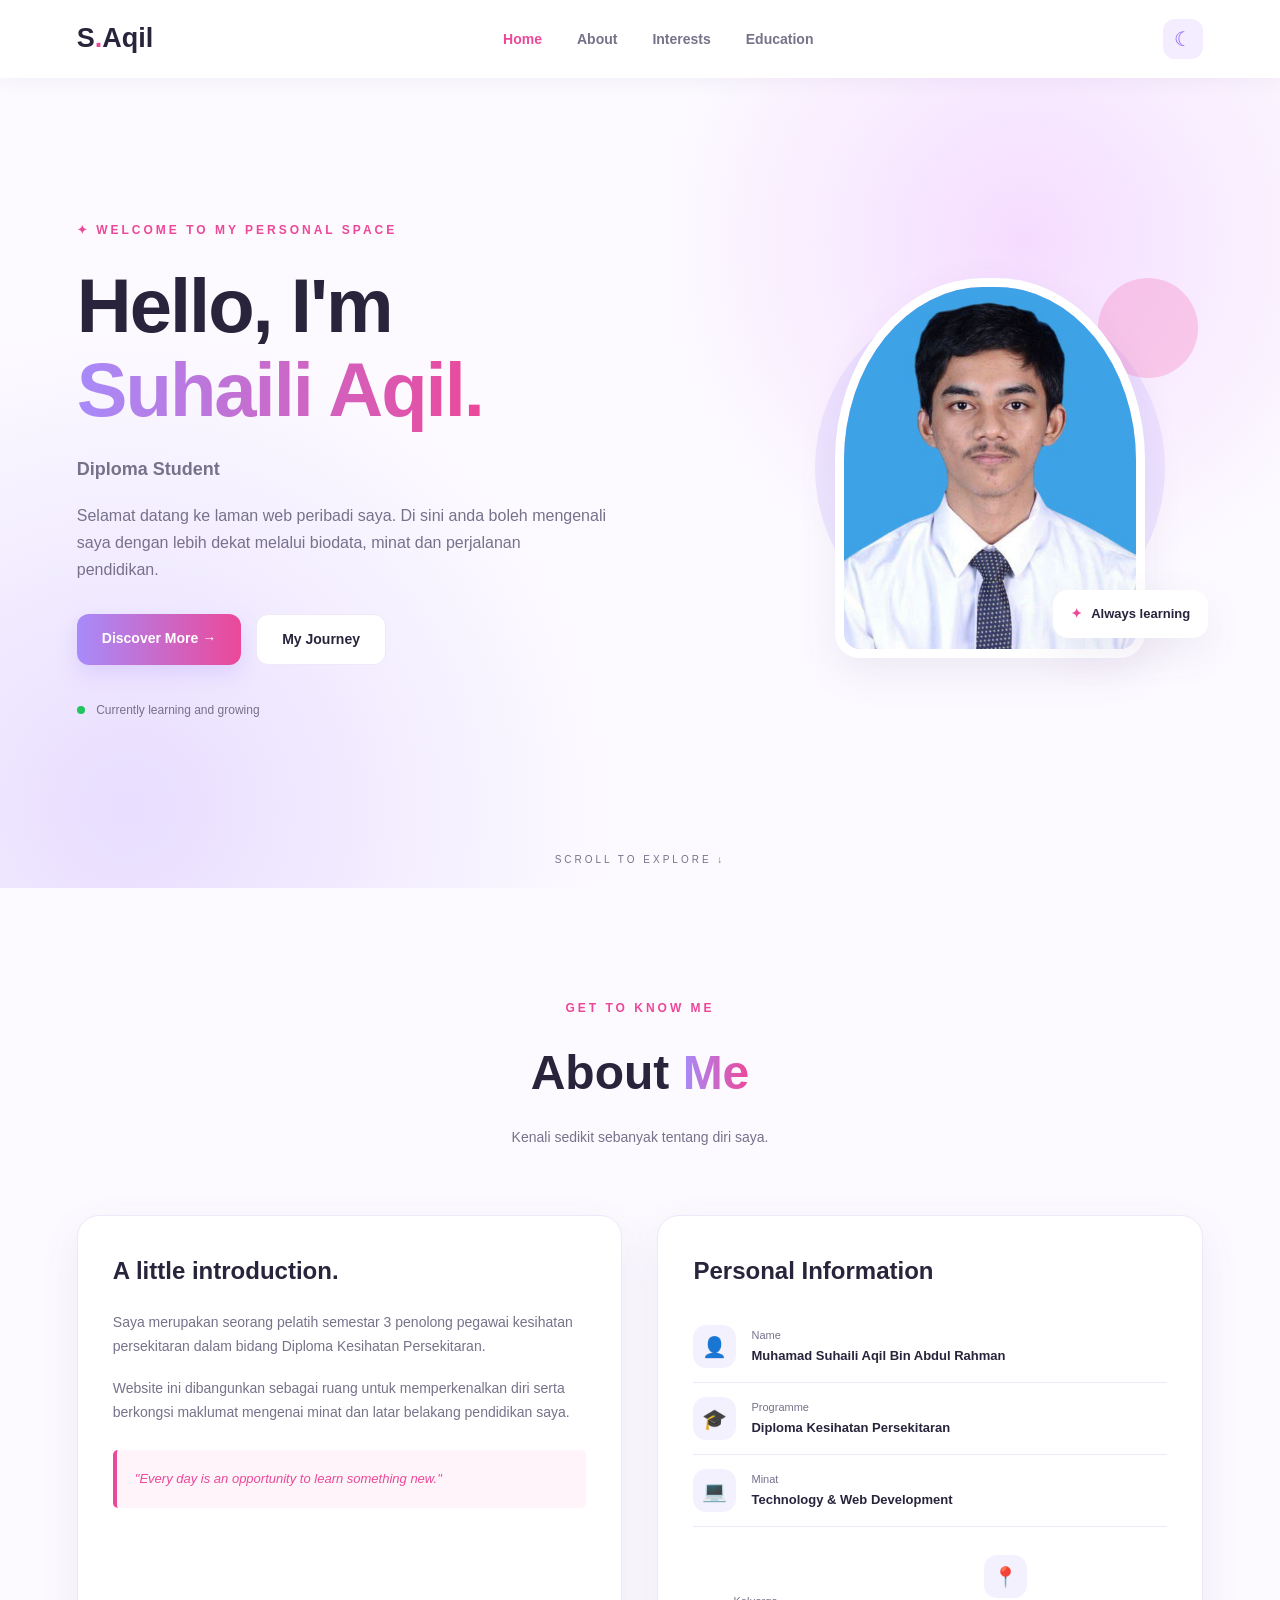
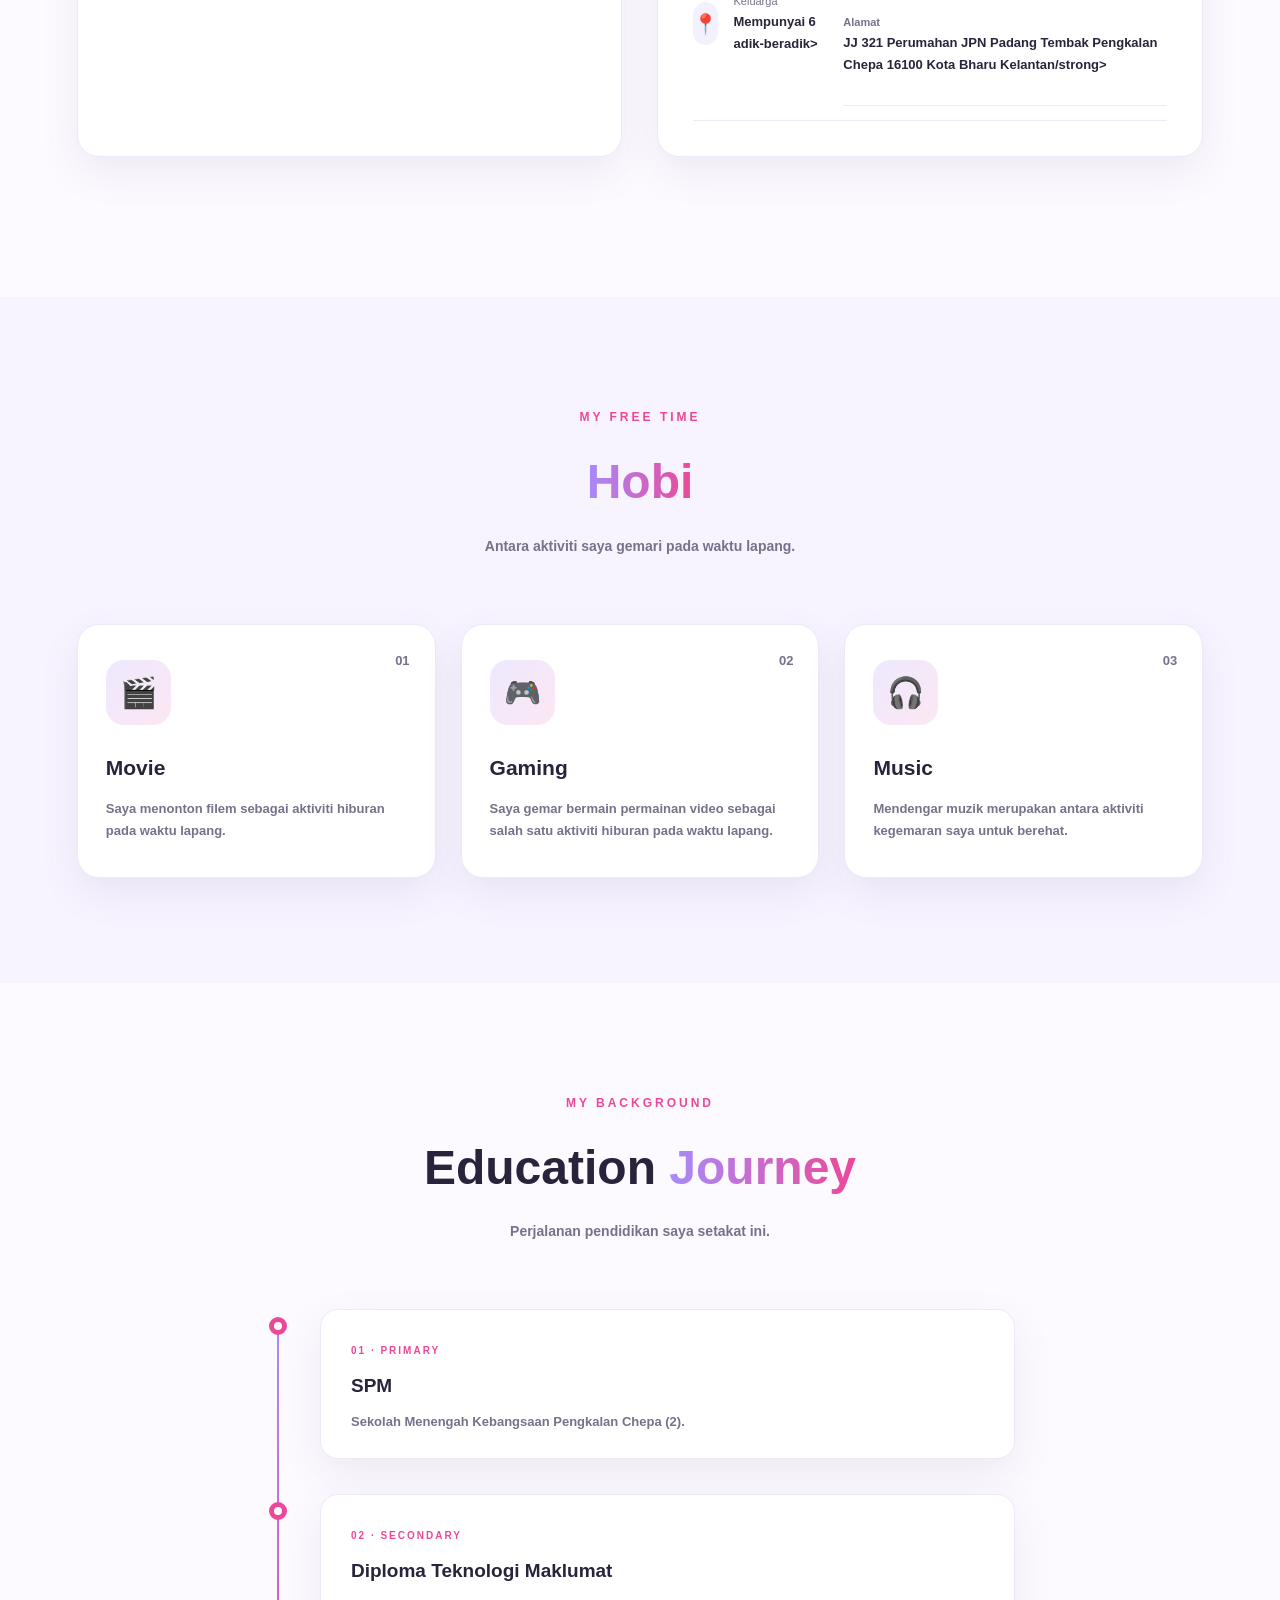
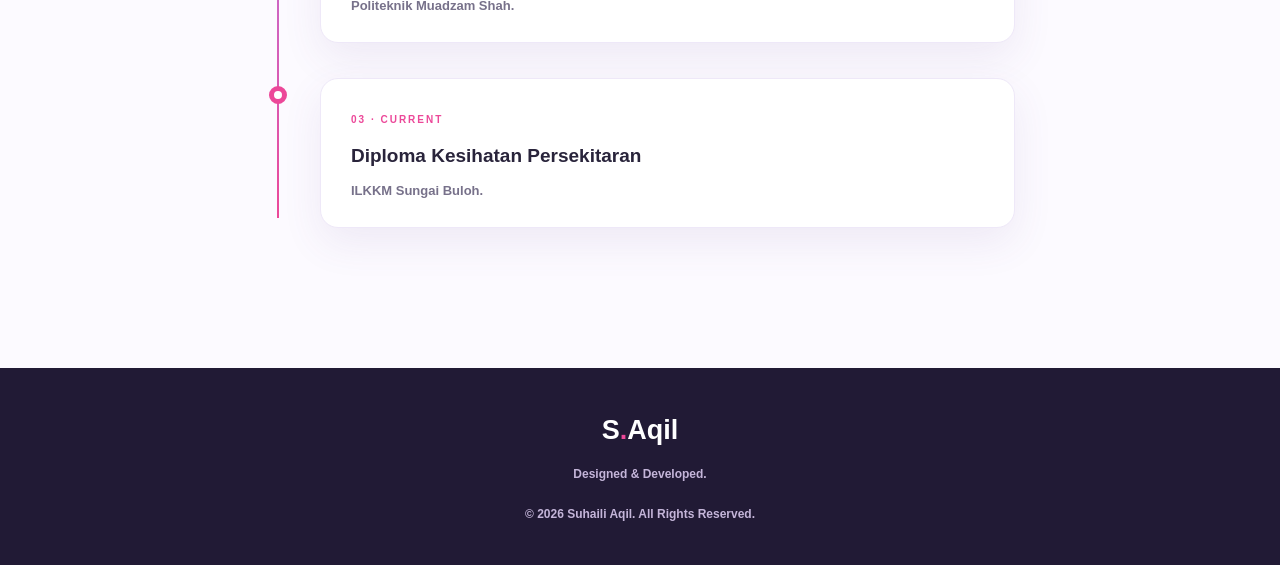
==== commit 87970808: "Revise personal details and hobbies in index.html Updated personal information and interests in the " ====
--- a/index.html
+++ b/index.html
@@ -62,7 +62,7 @@
                 <span>Suhaili Aqil.</span>
             </h1>
 
-            <h2>Diploma Student | Lifelong Learner</h2>
+            <h2>Diploma Student</h2>
 
             <p>
                 Selamat datang ke laman web peribadi saya.
@@ -139,10 +139,8 @@
                 <h3>A little introduction.</h3>
 
                 <p>
-                    Saya merupakan seorang pelajar Diploma
-                    Kesihatan Persekitaran yang mempunyai minat
-                    terhadap teknologi, pembelajaran dan
-                    pembangunan diri.
+                    Saya merupakan seorang pelatih semestar 3 penolong pegawai kesihatan persekitaran dalam bidang Diploma
+                    Kesihatan Persekitaran.
                 </p>
 
                 <p>
@@ -166,7 +164,7 @@
                     <span>👤</span>
                     <div>
                         <small>Name</small>
-                        <strong>Suhaili Aqil</strong>
+                        <strong>Muhamad Suhaili Aqil Bin Abdul Rahman</strong>
                     </div>
                 </div>
 
@@ -181,16 +179,22 @@
                 <div class="info-item">
                     <span>💻</span>
                     <div>
-                        <small>Interest</small>
+                        <small>Minat</small>
                         <strong>Technology & Web Development</strong>
                     </div>
                 </div>
+                                <div class="info-item">
+                    <span>📍</span>
+                    <div>
+                        <small>Keluarga</small>
+                        <strong>Mempunyai 6 adik-beradik>
+                    </div>
 
                 <div class="info-item">
                     <span>📍</span>
                     <div>
-                        <small>Country</small>
-                        <strong>Malaysia</strong>
+                        <small>Alamat</small>
+                        <strong>JJ 321 Perumahan JPN Padang Tembak Pengkalan Chepa 16100 Kota Bharu Kelantan/strong>
                     </div>
                 </div>
 
@@ -210,20 +214,19 @@
 
         <div class="section-heading reveal">
             <span class="eyebrow">MY FREE TIME</span>
-            <h2>My <span>Interests</span></h2>
-            <p>Antara aktiviti yang saya gemari pada waktu lapang.</p>
+            <h2><span>Hobi</span></h2>
+            <p>Antara aktiviti saya gemari pada waktu lapang.</p>
         </div>
 
         <div class="hobby-grid">
 
             <article class="hobby-card reveal">
-                <div class="hobby-icon">⚽</div>
+                <div class="hobby-icon">🎬</div>
                 <span class="card-number">01</span>
-                <h3>Football</h3>
-                <p>
-                    Saya suka bermain bola sepak untuk
-                    mengisi masa lapang dan melakukan
-                    aktiviti bersama rakan-rakan.
+                <h3>Movie</h3>
+                <p>
+                    Saya menonton filem sebagai
+                    aktiviti hiburan pada waktu lapang.
                 </p>
             </article>
 
@@ -245,7 +248,7 @@
                 <p>
                     Mendengar muzik merupakan antara
                     aktiviti kegemaran saya untuk
-                    berehat dan menikmati masa lapang.
+                    berehat.
                 </p>
             </article>
 
@@ -273,8 +276,8 @@
                 <div class="timeline-dot"></div>
                 <div class="timeline-content">
                     <span class="timeline-label">01 · PRIMARY</span>
-                    <h3>Sekolah Rendah</h3>
-                    <p>Nama sekolah rendah anda.</p>
+                    <h3>SPM</h3>
+                    <p>Sekolah Menengah Kebangsaan Pengkalan Chepa (2).</p>
                 </div>
             </div>
 
@@ -282,8 +285,8 @@
                 <div class="timeline-dot"></div>
                 <div class="timeline-content">
                     <span class="timeline-label">02 · SECONDARY</span>
-                    <h3>Sekolah Menengah</h3>
-                    <p>Nama sekolah menengah anda.</p>
+                    <h3>Diploma Teknologi Maklumat</h3>
+                    <p>Politeknik Muadzam Shah.</p>
                 </div>
             </div>
 
@@ -292,7 +295,7 @@
                 <div class="timeline-content">
                     <span class="timeline-label">03 · CURRENT</span>
                     <h3>Diploma Kesihatan Persekitaran</h3>
-                    <p>Nama institusi pengajian anda.</p>
+                    <p>ILKKM Sungai Buloh.</p>
                 </div>
             </div>
 
@@ -313,7 +316,7 @@
         </a>
 
         <p>
-            Designed & Developed with care.
+            Designed & Developed.
         </p>
 
         <p class="copyright">
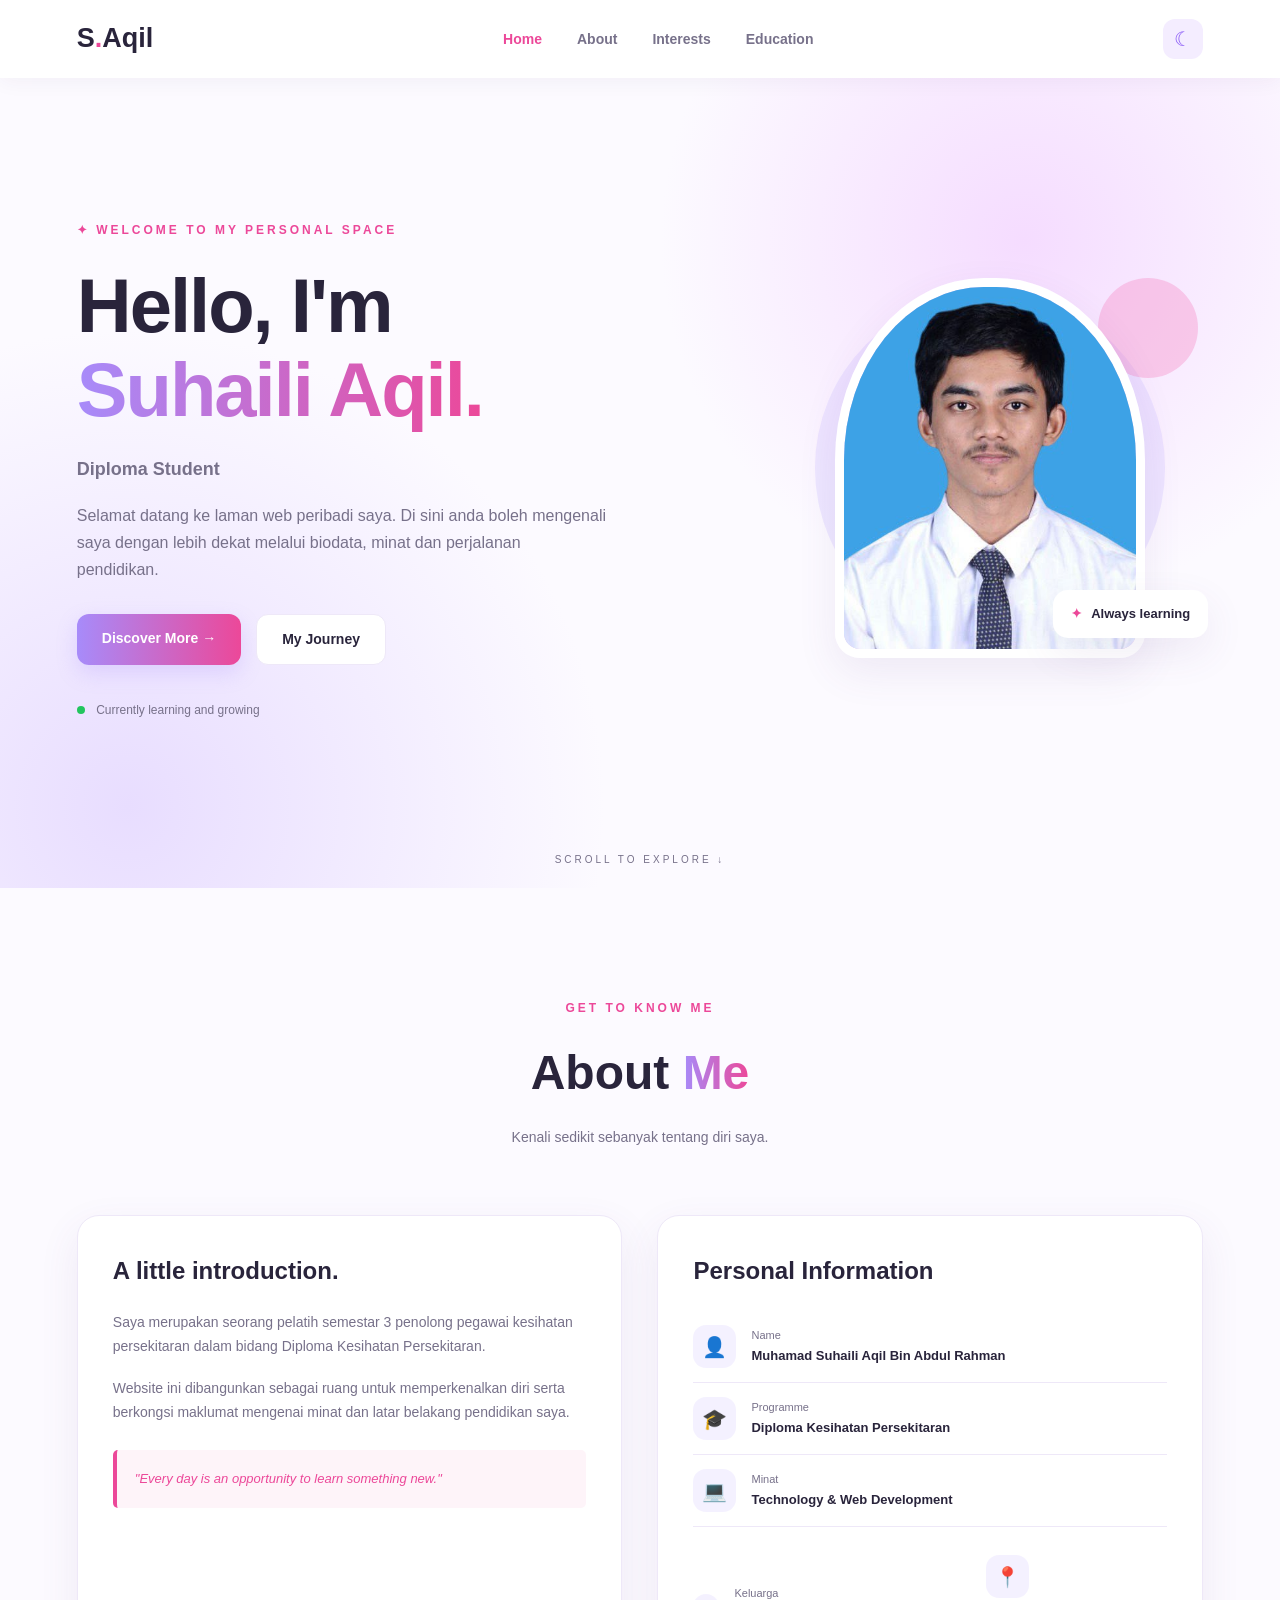
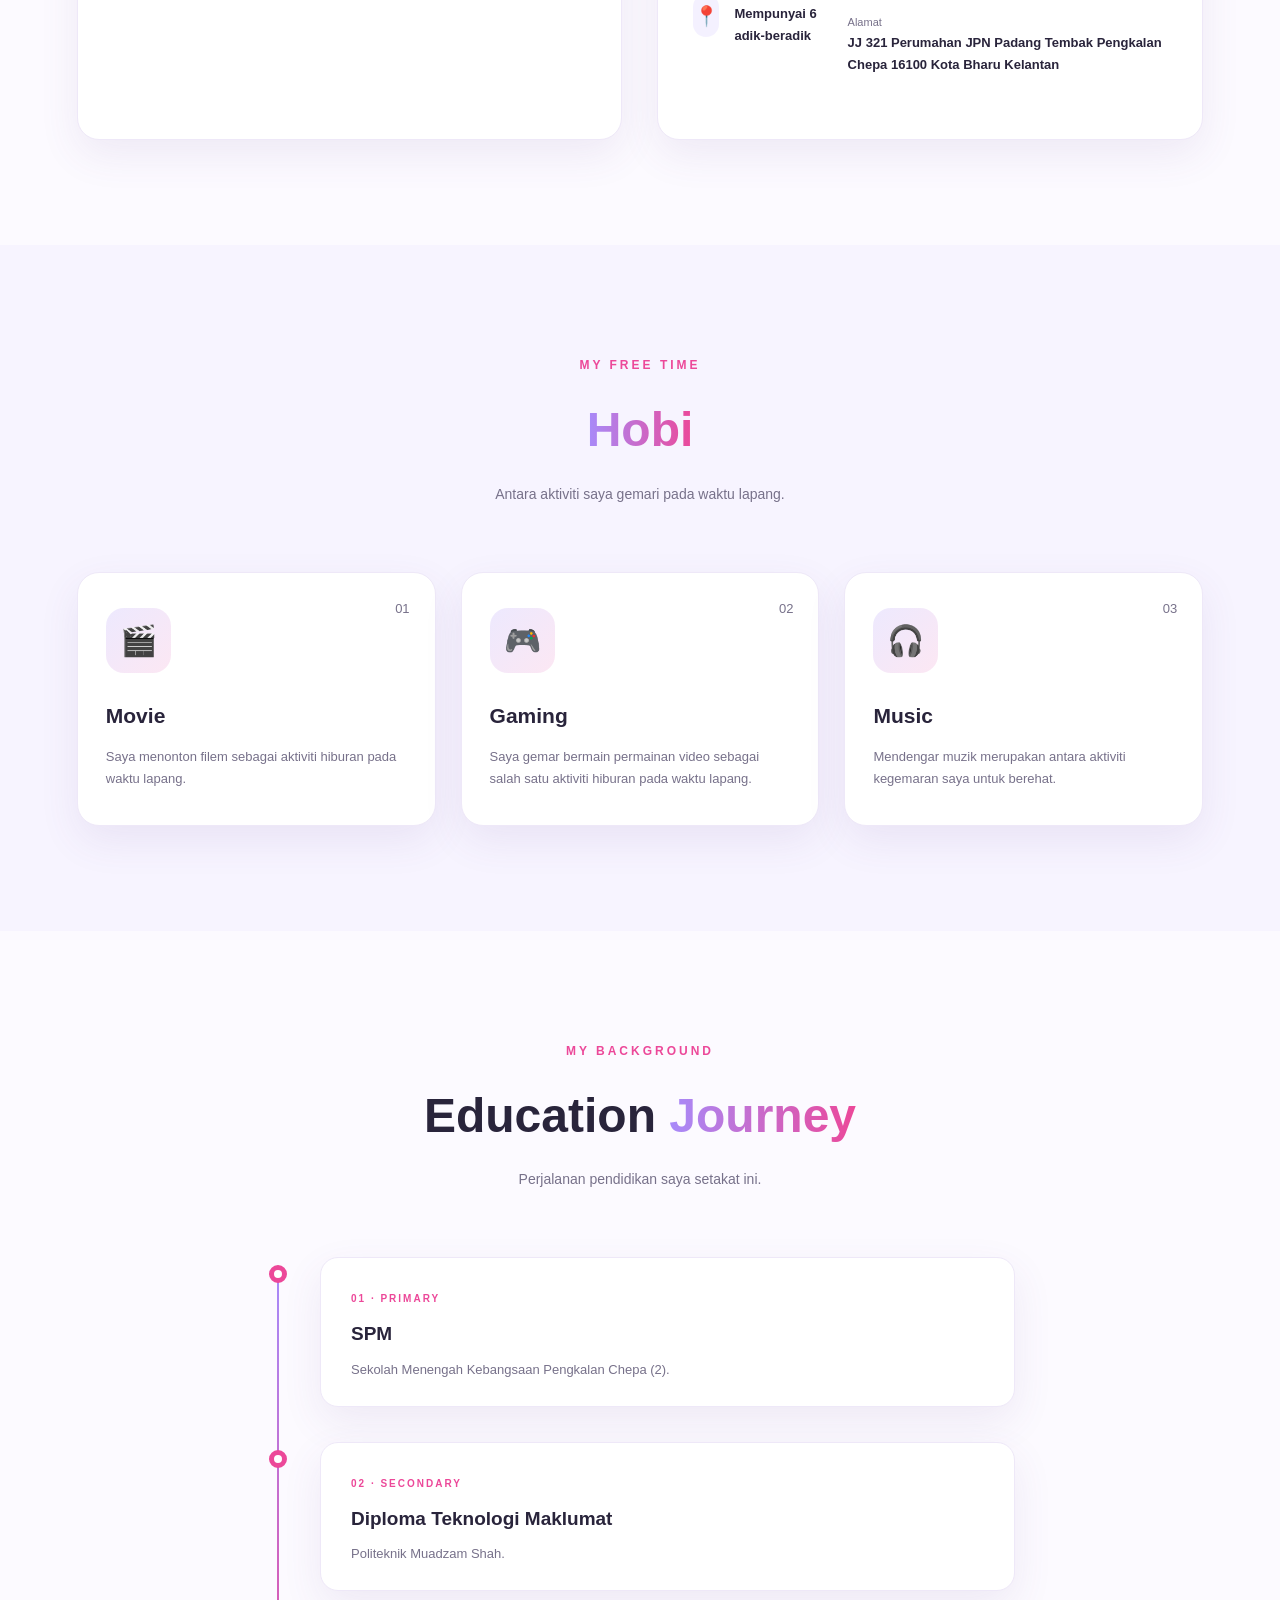
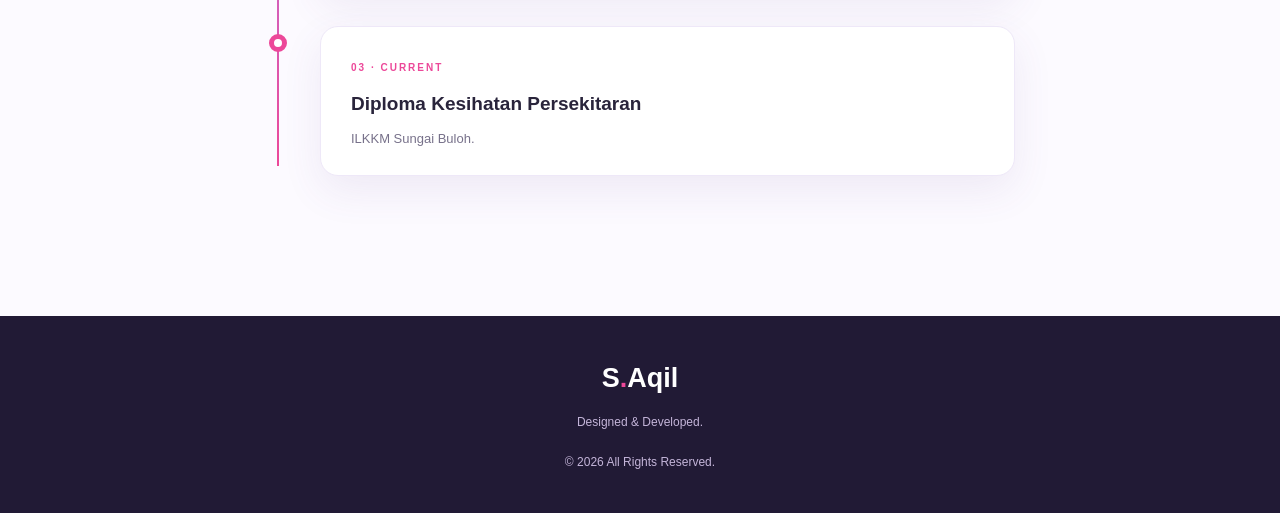
==== commit f9f1f2f5: "Fix HTML tags for strong elements and copyright" ====
--- a/index.html
+++ b/index.html
@@ -187,14 +187,14 @@
                     <span>📍</span>
                     <div>
                         <small>Keluarga</small>
-                        <strong>Mempunyai 6 adik-beradik>
+                        <strong>Mempunyai 6 adik-beradik</strong>
                     </div>
 
                 <div class="info-item">
                     <span>📍</span>
                     <div>
                         <small>Alamat</small>
-                        <strong>JJ 321 Perumahan JPN Padang Tembak Pengkalan Chepa 16100 Kota Bharu Kelantan/strong>
+                        <strong>JJ 321 Perumahan JPN Padang Tembak Pengkalan Chepa 16100 Kota Bharu Kelantan</strong>
                     </div>
                 </div>
 
@@ -320,7 +320,7 @@
         </p>
 
         <p class="copyright">
-            © <span id="year"></span> Suhaili Aqil.
+            © <span id="year"></span>
             All Rights Reserved.
         </p>
 
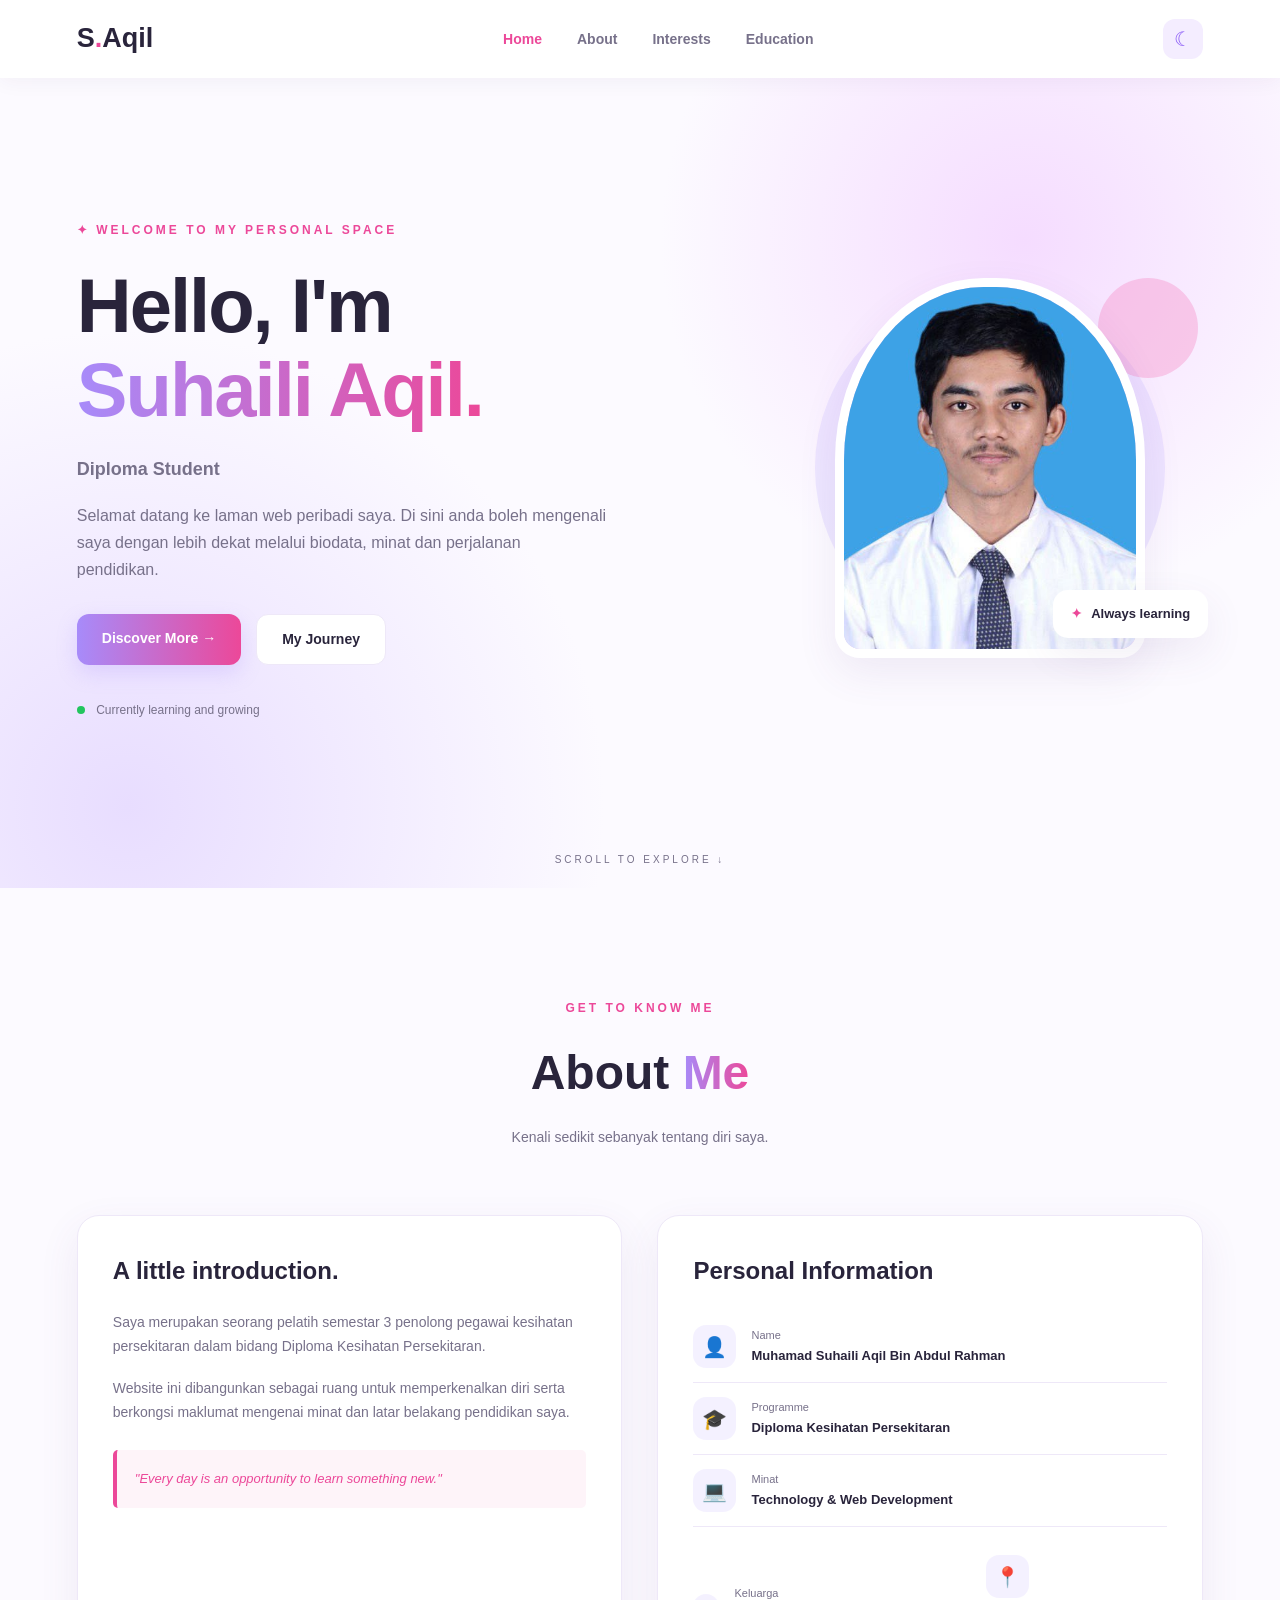
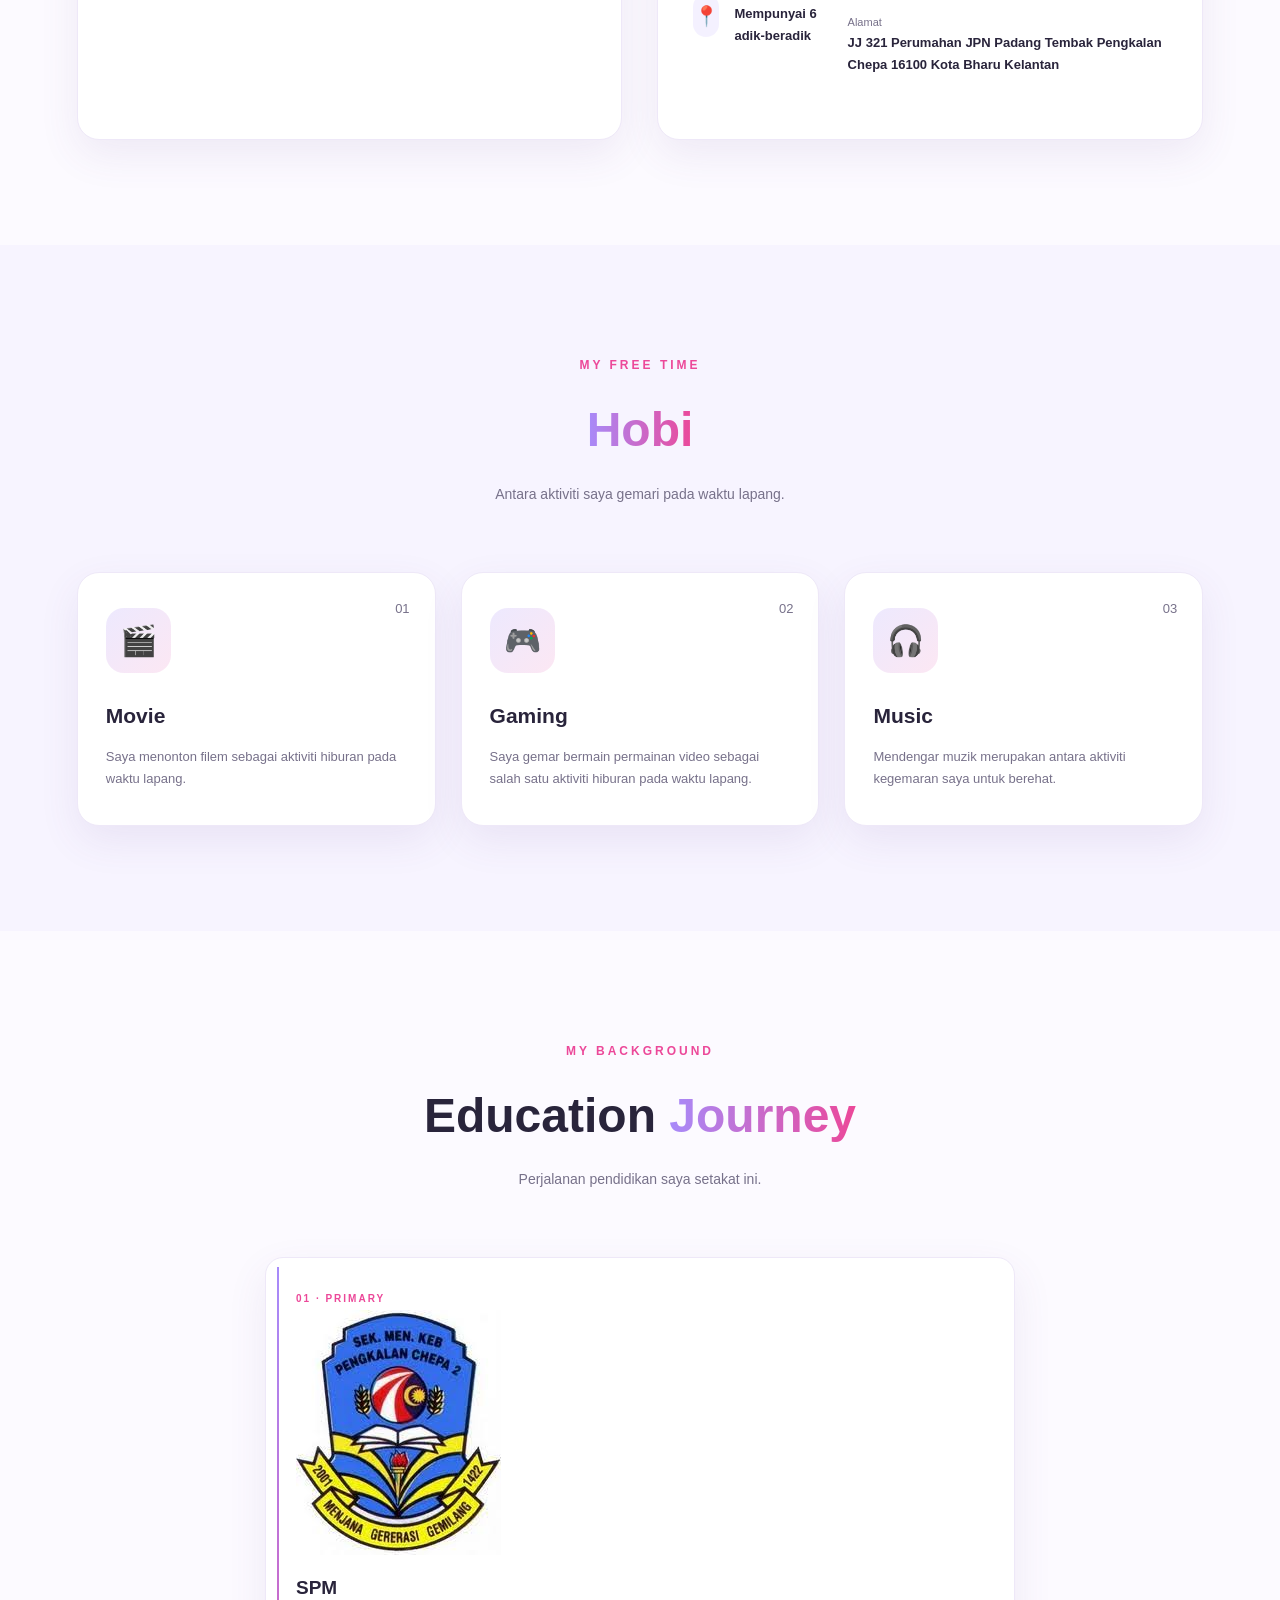
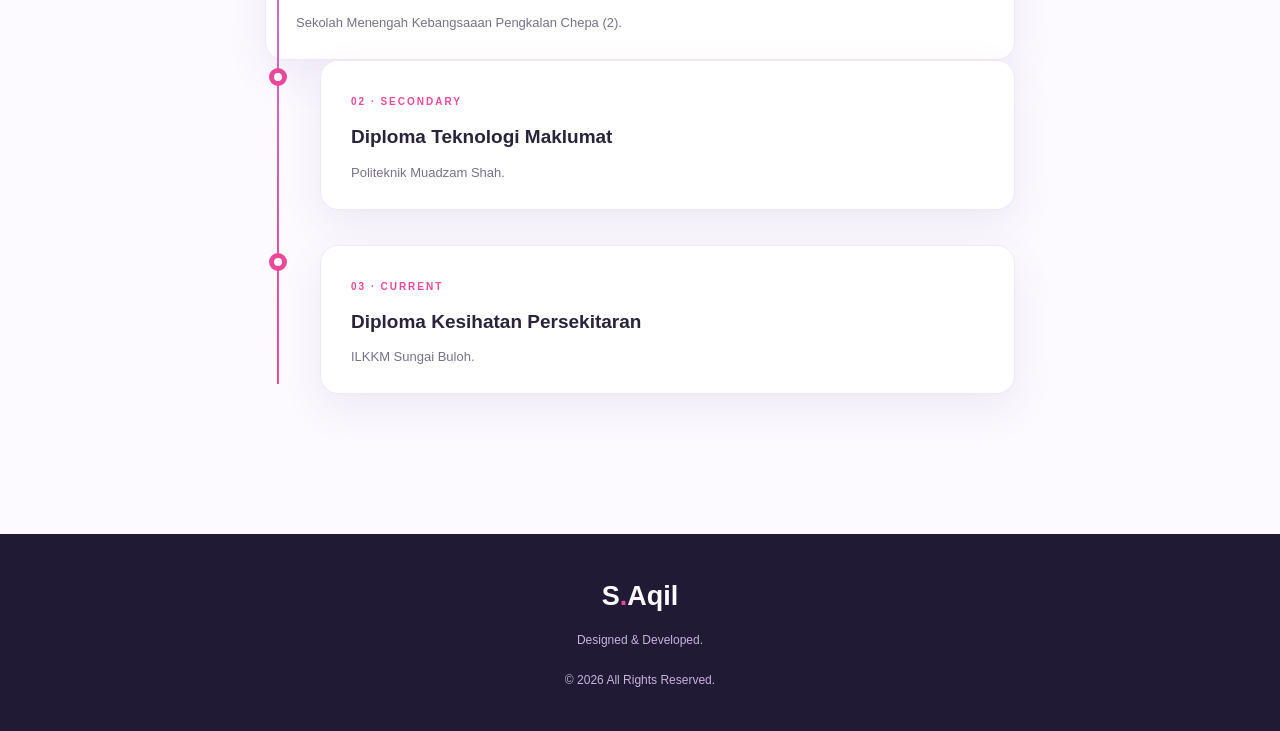
==== commit 0be8f7fc: "Enhance timeline item with school details Updated timeline item to include school information and im" ====
--- a/index.html
+++ b/index.html
@@ -272,12 +272,15 @@
 
         <div class="timeline">
 
-            <div class="timeline-item reveal">
-                <div class="timeline-dot"></div>
-                <div class="timeline-content">
-                    <span class="timeline-label">01 · PRIMARY</span>
-                    <h3>SPM</h3>
-                    <p>Sekolah Menengah Kebangsaan Pengkalan Chepa (2).</p>
+            <div class="timeline-content">
+                <span class="timeline-label">01 · PRIMARY</span>
+            
+                <div class="school-info">
+                    <img src="images/smkpc2.jpg" alt="Logo sekolah rendah">
+                    <div>
+                        <h3>SPM</h3>
+                        <p>Sekolah Menengah Kebangsaaan Pengkalan Chepa (2).</p>
+                    </div>
                 </div>
             </div>
 
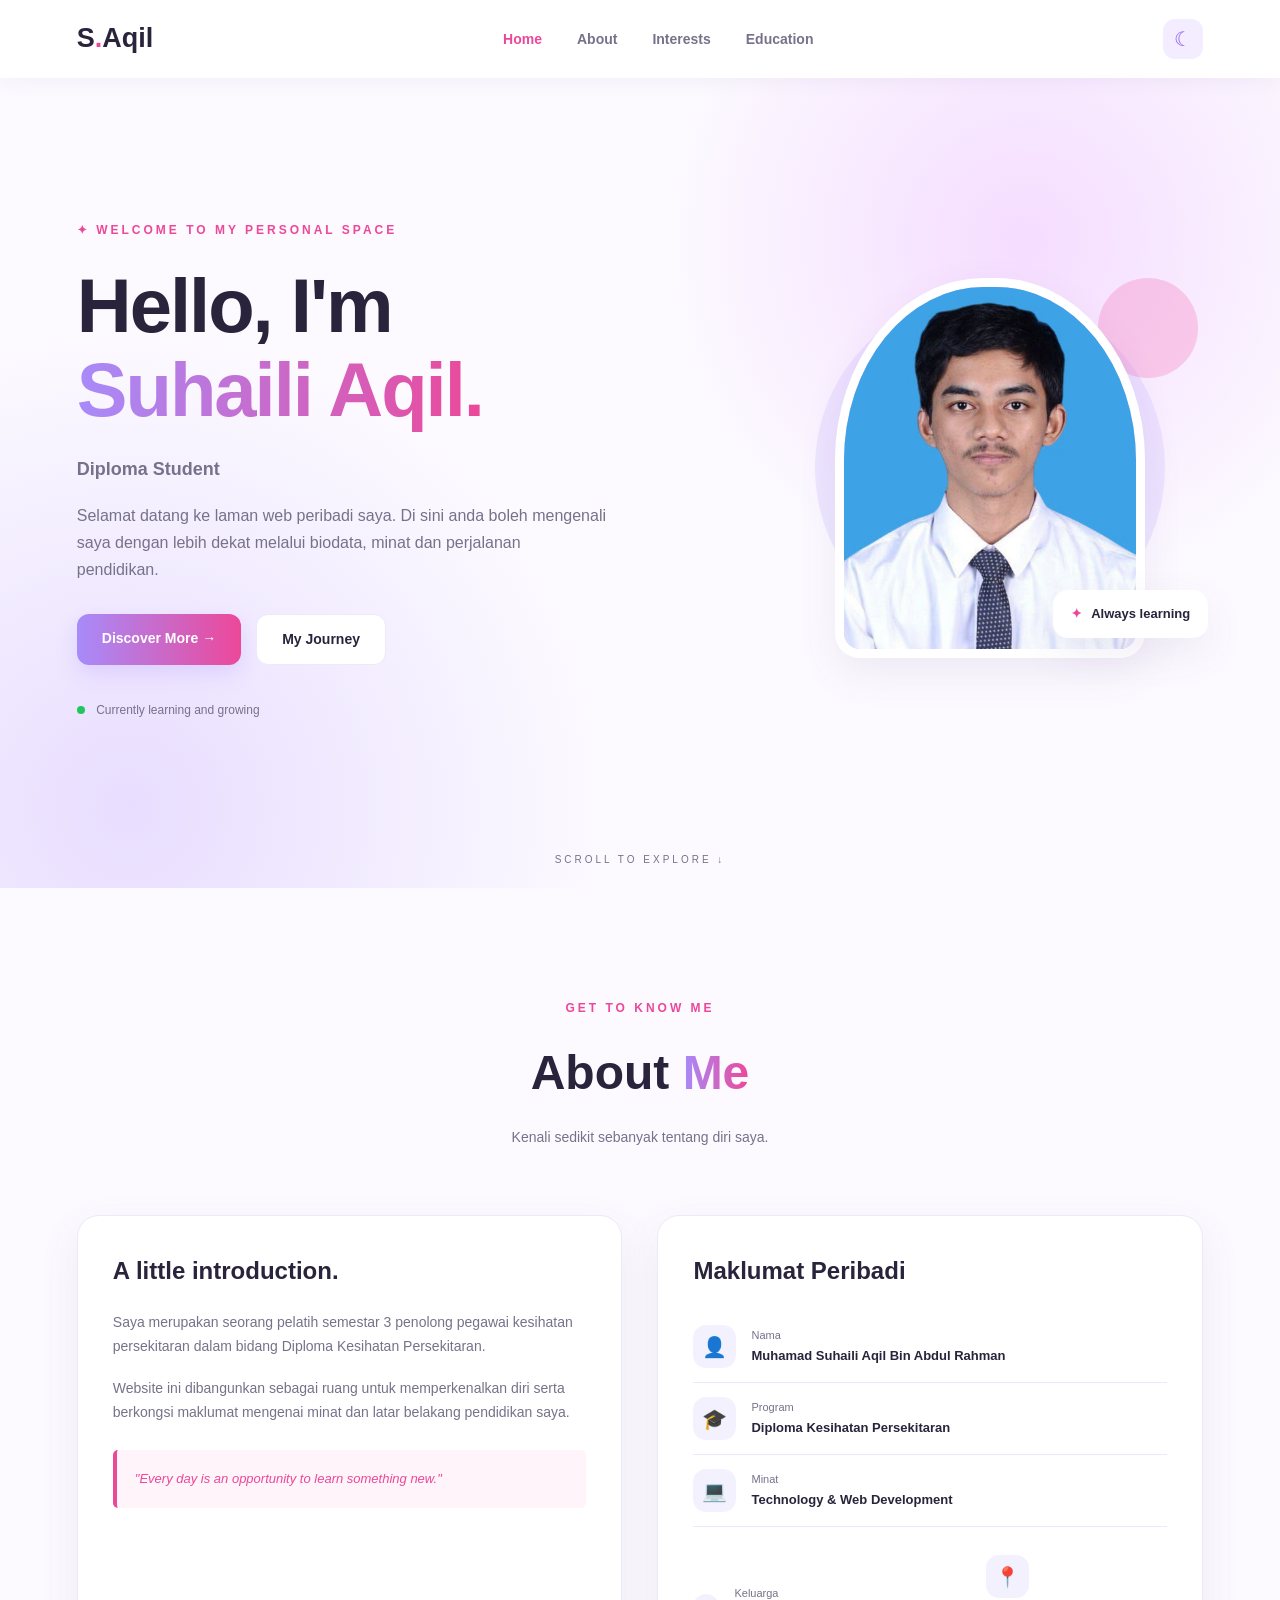
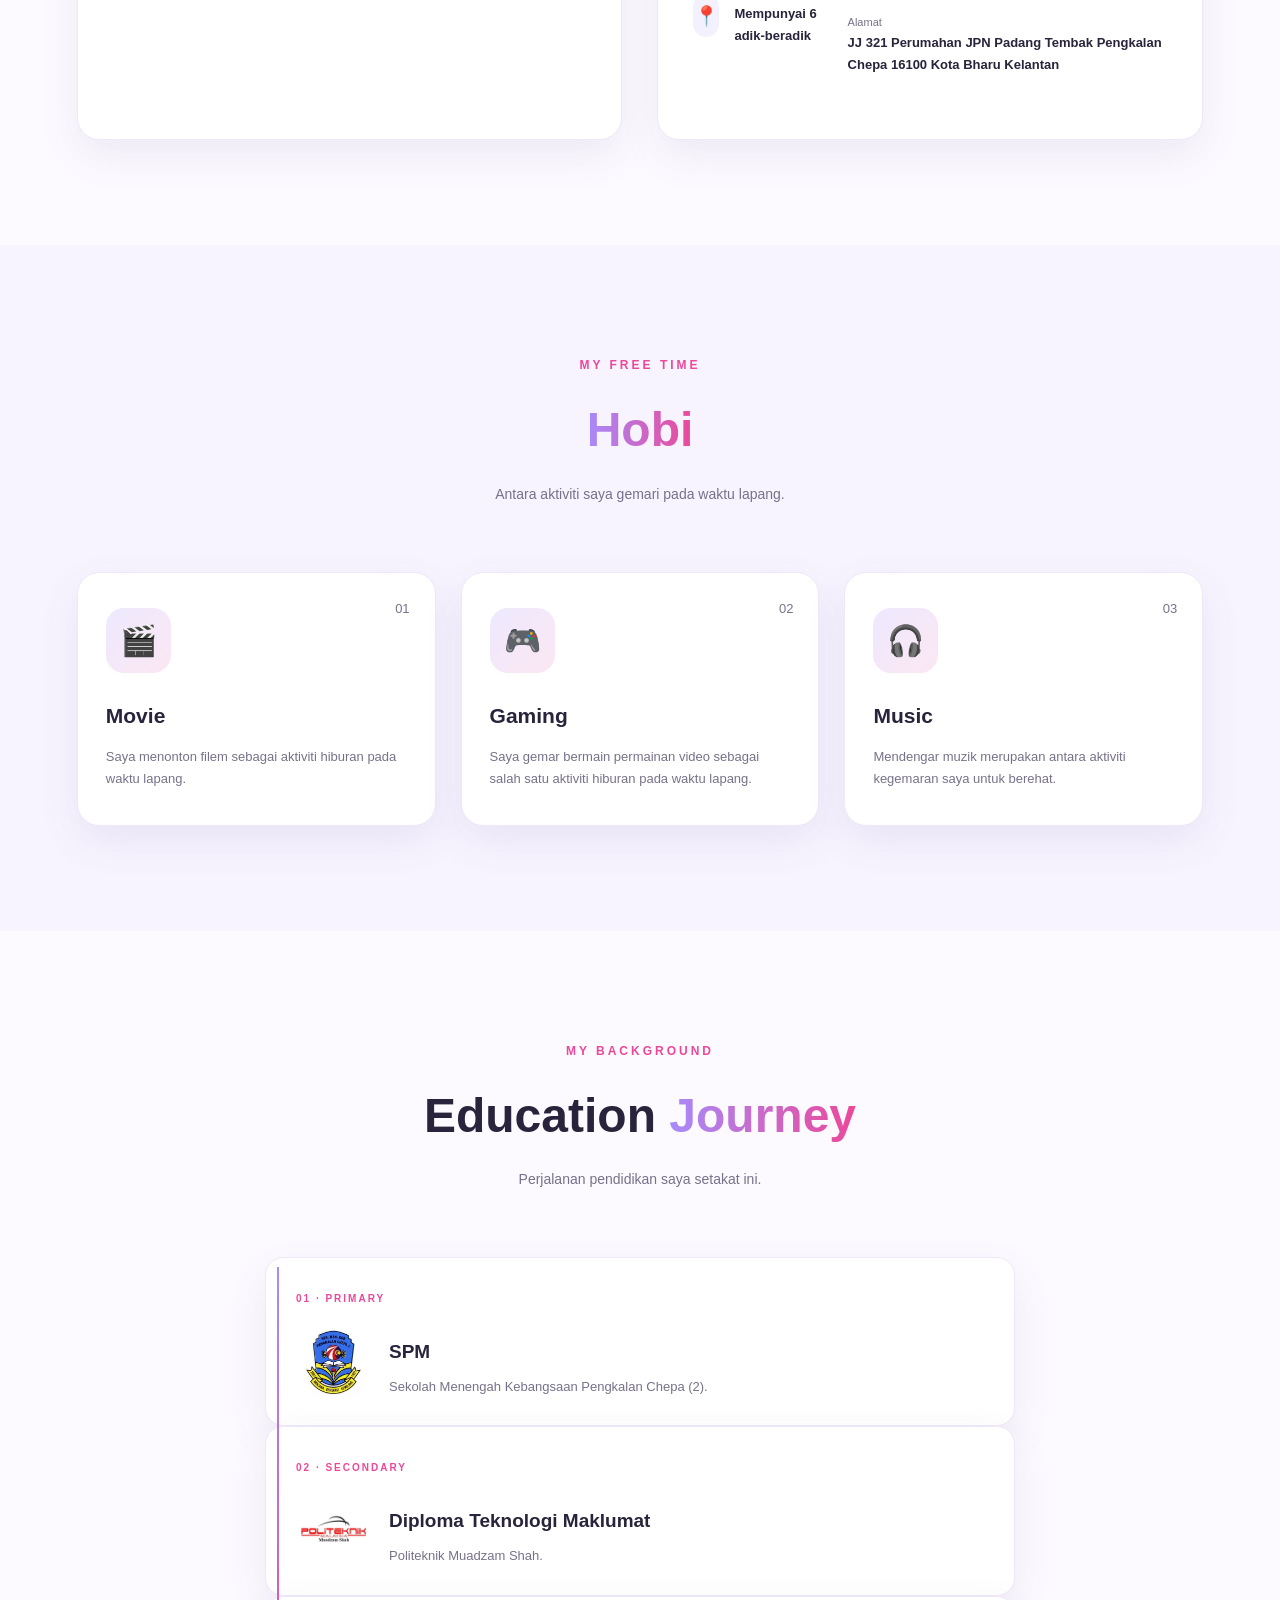
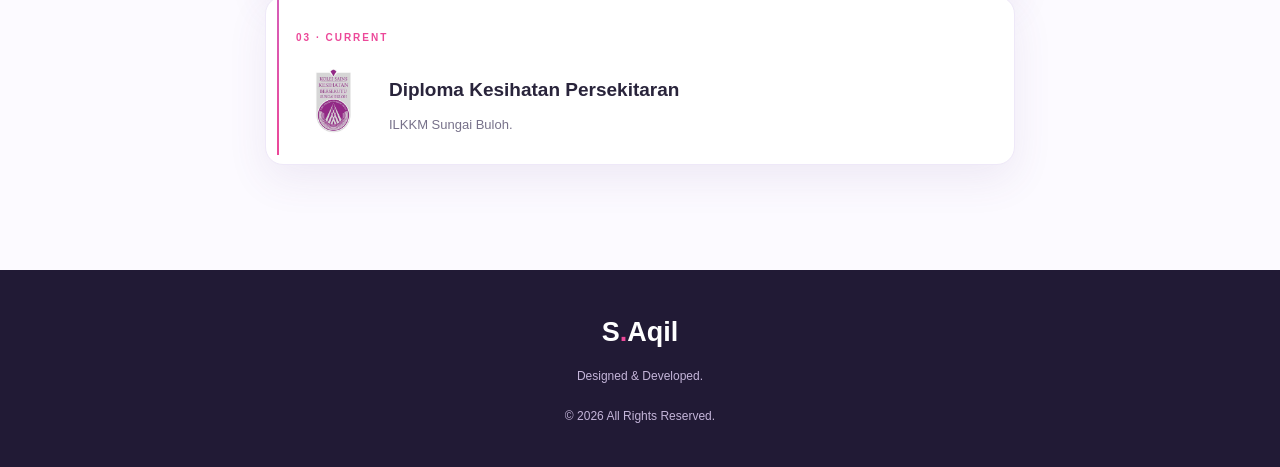
==== commit fc63175d: "Update index.html" ====
--- a/index.html
+++ b/index.html
@@ -158,12 +158,12 @@
 
             <div class="info-card reveal">
 
-                <h3>Personal Information</h3>
+                <h3>Maklumat Peribadi</h3>
 
                 <div class="info-item">
                     <span>👤</span>
                     <div>
-                        <small>Name</small>
+                        <small>Nama</small>
                         <strong>Muhamad Suhaili Aqil Bin Abdul Rahman</strong>
                     </div>
                 </div>
@@ -171,7 +171,7 @@
                 <div class="info-item">
                     <span>🎓</span>
                     <div>
-                        <small>Programme</small>
+                        <small>Program</small>
                         <strong>Diploma Kesihatan Persekitaran</strong>
                     </div>
                 </div>
@@ -183,7 +183,7 @@
                         <strong>Technology & Web Development</strong>
                     </div>
                 </div>
-                                <div class="info-item">
+                <div class="info-item">
                     <span>📍</span>
                     <div>
                         <small>Keluarga</small>
@@ -279,26 +279,32 @@
                     <img src="images/smkpc2.jpg" alt="Logo sekolah rendah">
                     <div>
                         <h3>SPM</h3>
-                        <p>Sekolah Menengah Kebangsaaan Pengkalan Chepa (2).</p>
-                    </div>
-                </div>
-            </div>
-
-            <div class="timeline-item reveal">
-                <div class="timeline-dot"></div>
-                <div class="timeline-content">
-                    <span class="timeline-label">02 · SECONDARY</span>
-                    <h3>Diploma Teknologi Maklumat</h3>
-                    <p>Politeknik Muadzam Shah.</p>
-                </div>
-            </div>
-
-            <div class="timeline-item reveal">
-                <div class="timeline-dot"></div>
-                <div class="timeline-content">
-                    <span class="timeline-label">03 · CURRENT</span>
-                    <h3>Diploma Kesihatan Persekitaran</h3>
-                    <p>ILKKM Sungai Buloh.</p>
+                        <p>Sekolah Menengah Kebangsaan Pengkalan Chepa (2).</p>
+                    </div>
+                </div>
+            </div>
+
+            <div class="timeline-content">
+                <span class="timeline-label">02 · SECONDARY</span>
+            
+                <div class="school-info">
+                    <img src="images/logopoli.jpg" alt="Logo poli">
+                    <div>
+                        <h3>Diploma Teknologi Maklumat</h3>
+                        <p>Politeknik Muadzam Shah.</p>
+                    </div>
+                </div>
+            </div>
+
+            <div class="timeline-content">
+                <span class="timeline-label">03 · CURRENT</span>
+            
+                <div class="school-info">
+                    <img src="images/logoilkkm.jpg" alt="Logo ilkkm">
+                    <div>
+                        <h3>Diploma Kesihatan Persekitaran</h3>
+                        <p>ILKKM Sungai Buloh.</p>
+                    </div>
                 </div>
             </div>
 
--- a/style.css
+++ b/style.css
@@ -787,3 +787,27 @@
         animation-duration: 0.01ms !important;
     }
 }
+
+.school-info {
+    display: flex;
+    align-items: center;
+    gap: 18px;
+    margin-top: 15px;
+}
+
+.school-info img {
+    width: 75px;
+    height: 75px;
+    object-fit: contain;
+    border-radius: 12px;
+    background: white;
+    padding: 5px;
+}
+
+.school-info h3 {
+    margin-bottom: 8px;
+}
+
+.school-info p {
+    margin: 0;
+}
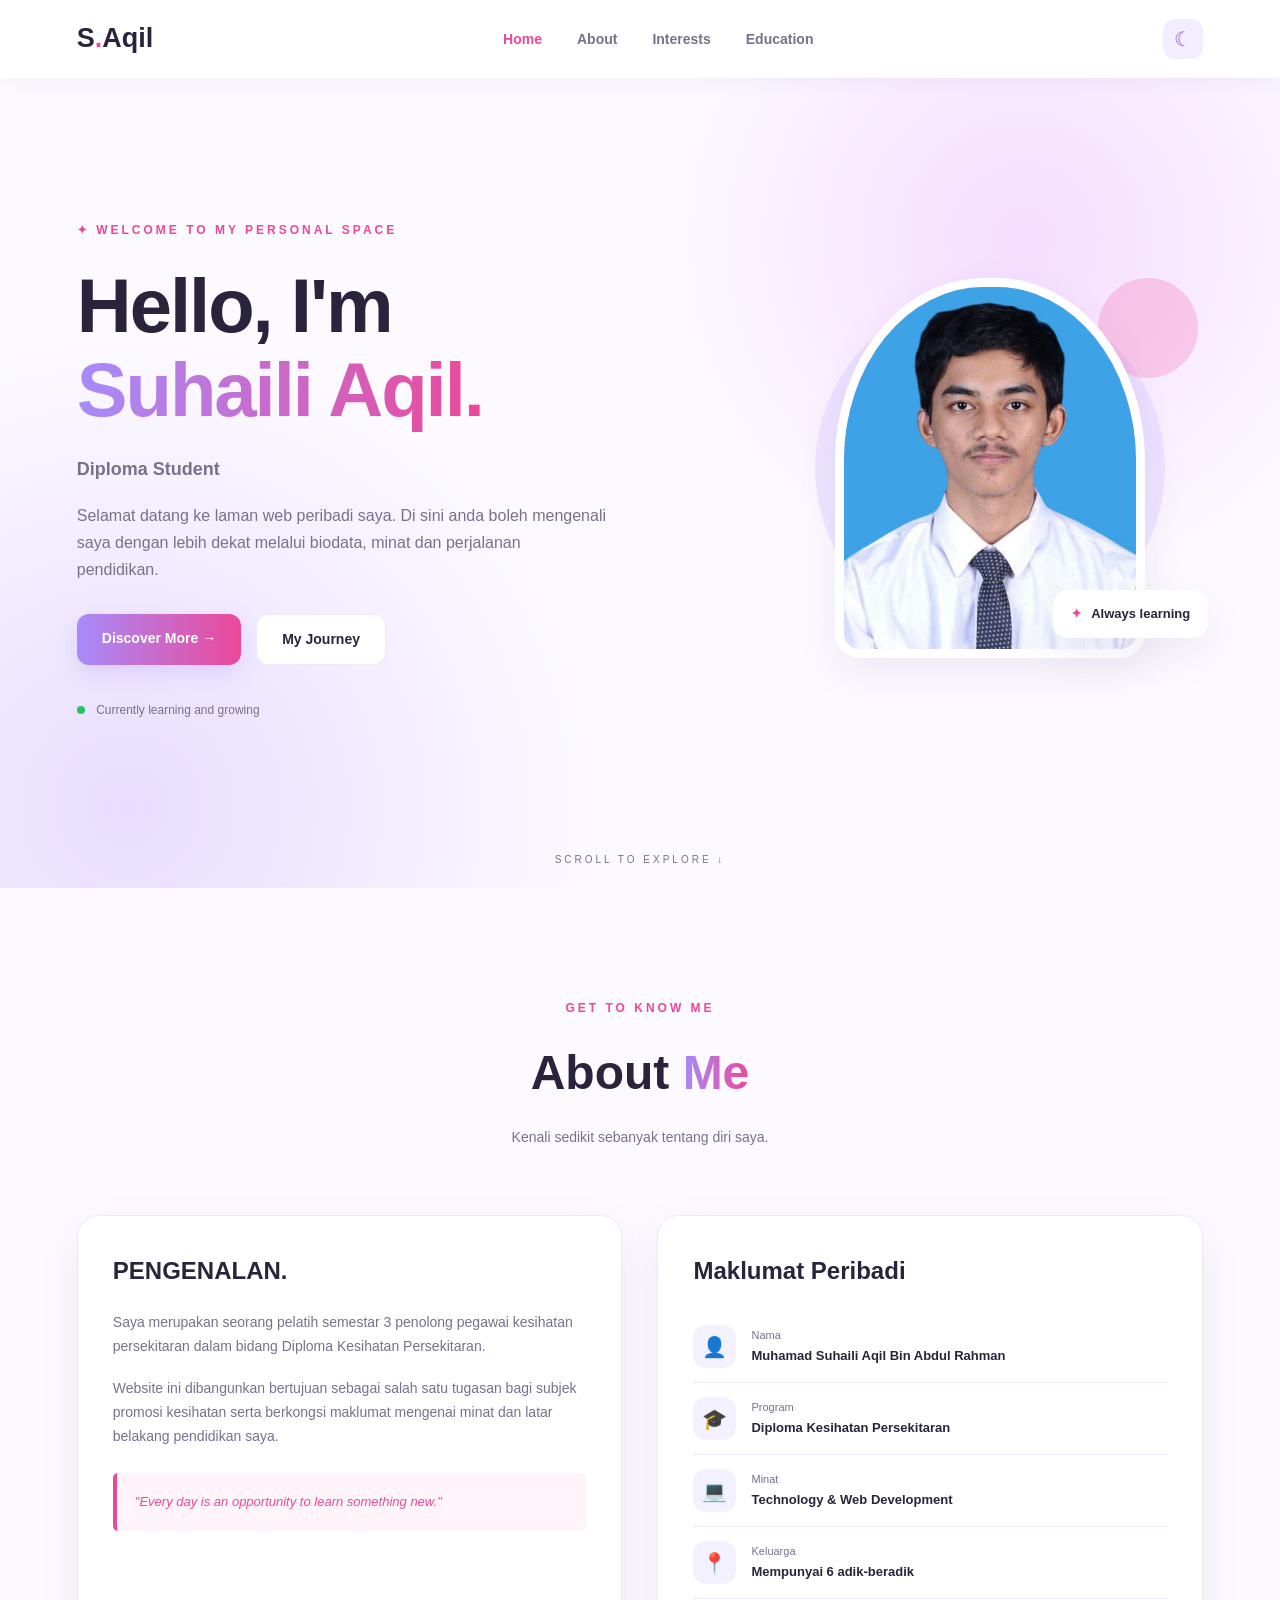
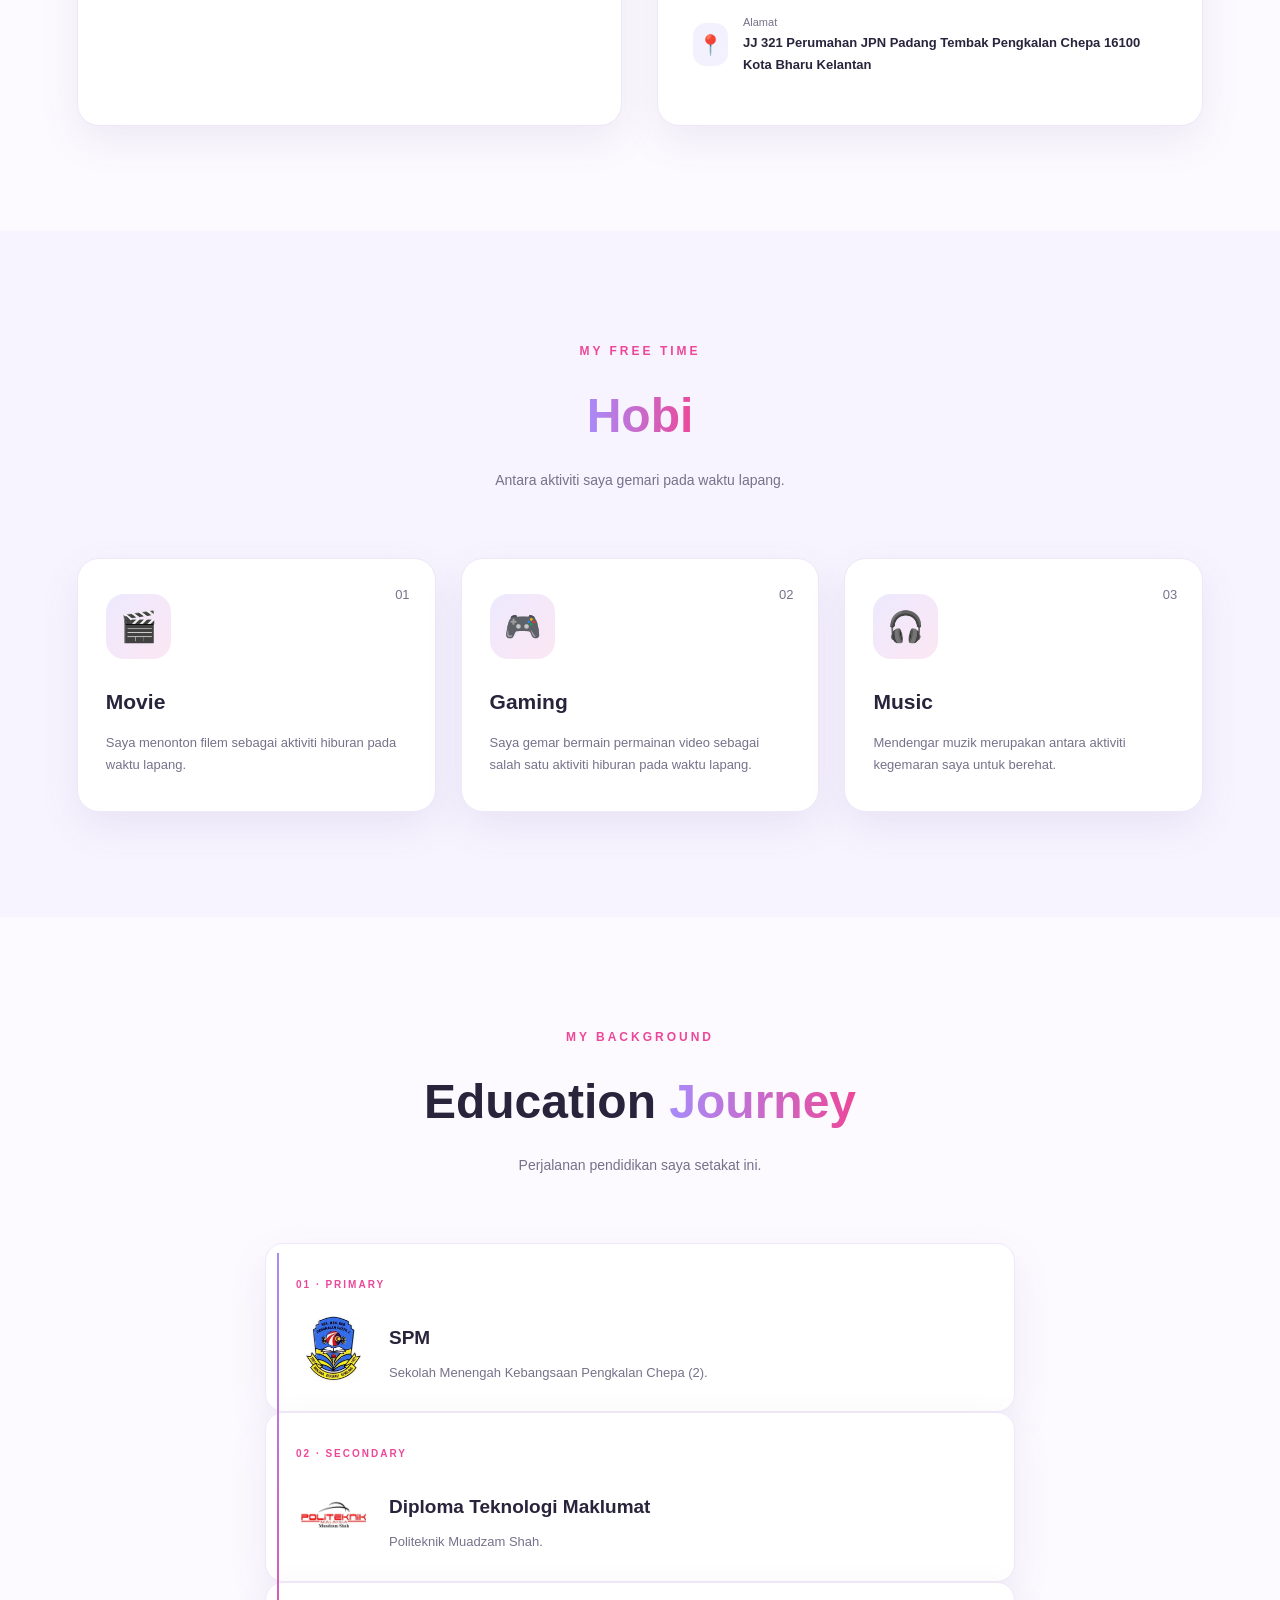
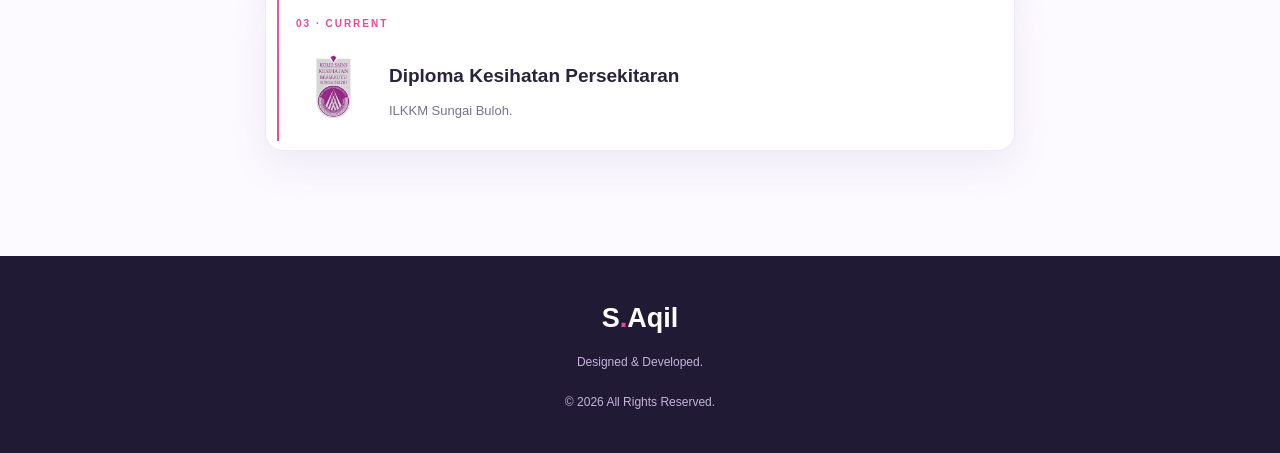
==== commit fe0fc831: "Change introduction text and website purpose Updated introduction and purpose of the website." ====
--- a/index.html
+++ b/index.html
@@ -136,7 +136,7 @@
 
             <div class="about-description reveal">
 
-                <h3>A little introduction.</h3>
+                <h3>PENGENALAN.</h3>
 
                 <p>
                     Saya merupakan seorang pelatih semestar 3 penolong pegawai kesihatan persekitaran dalam bidang Diploma
@@ -144,8 +144,8 @@
                 </p>
 
                 <p>
-                    Website ini dibangunkan sebagai ruang
-                    untuk memperkenalkan diri serta berkongsi
+                    Website ini dibangunkan bertujuan sebagai salah satu tugasan
+                    bagi subjek promosi kesihatan serta berkongsi
                     maklumat mengenai minat dan latar belakang
                     pendidikan saya.
                 </p>
@@ -189,7 +189,7 @@
                         <small>Keluarga</small>
                         <strong>Mempunyai 6 adik-beradik</strong>
                     </div>
-
+                </div>
                 <div class="info-item">
                     <span>📍</span>
                     <div>
